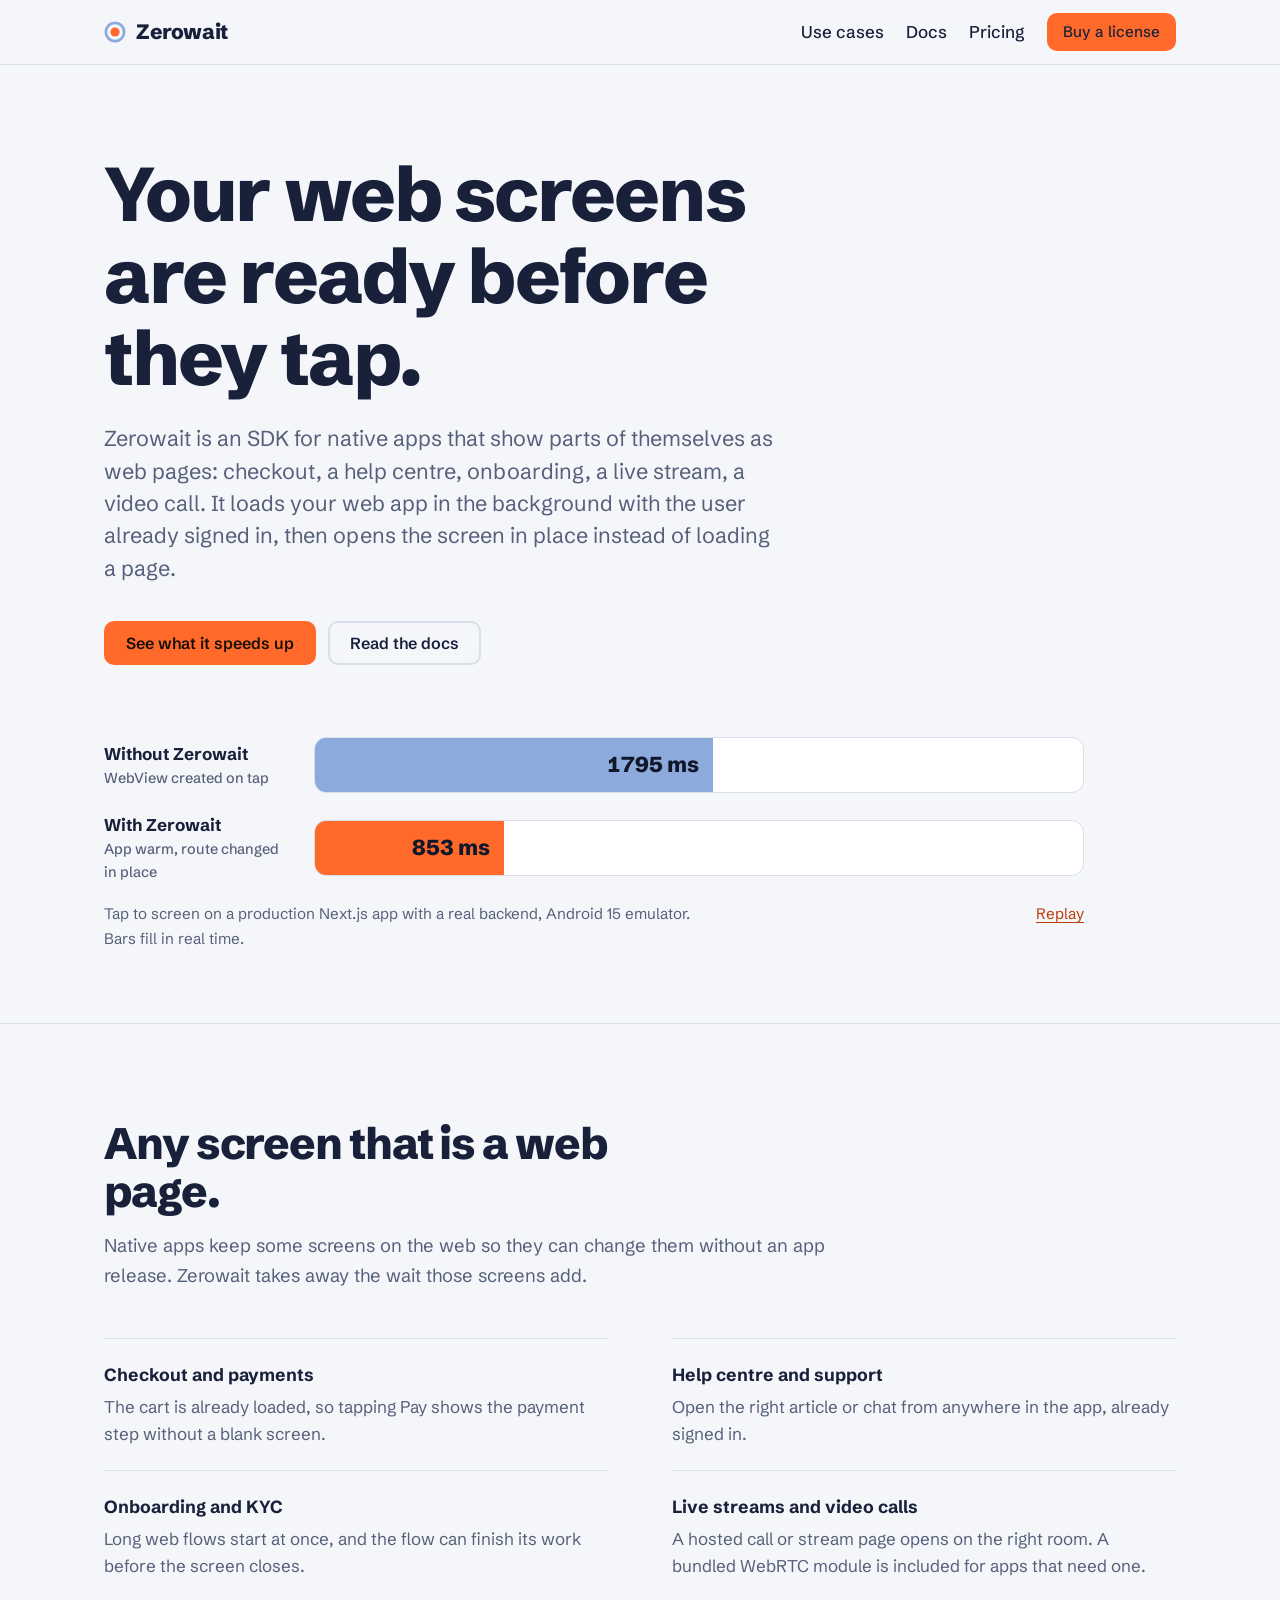
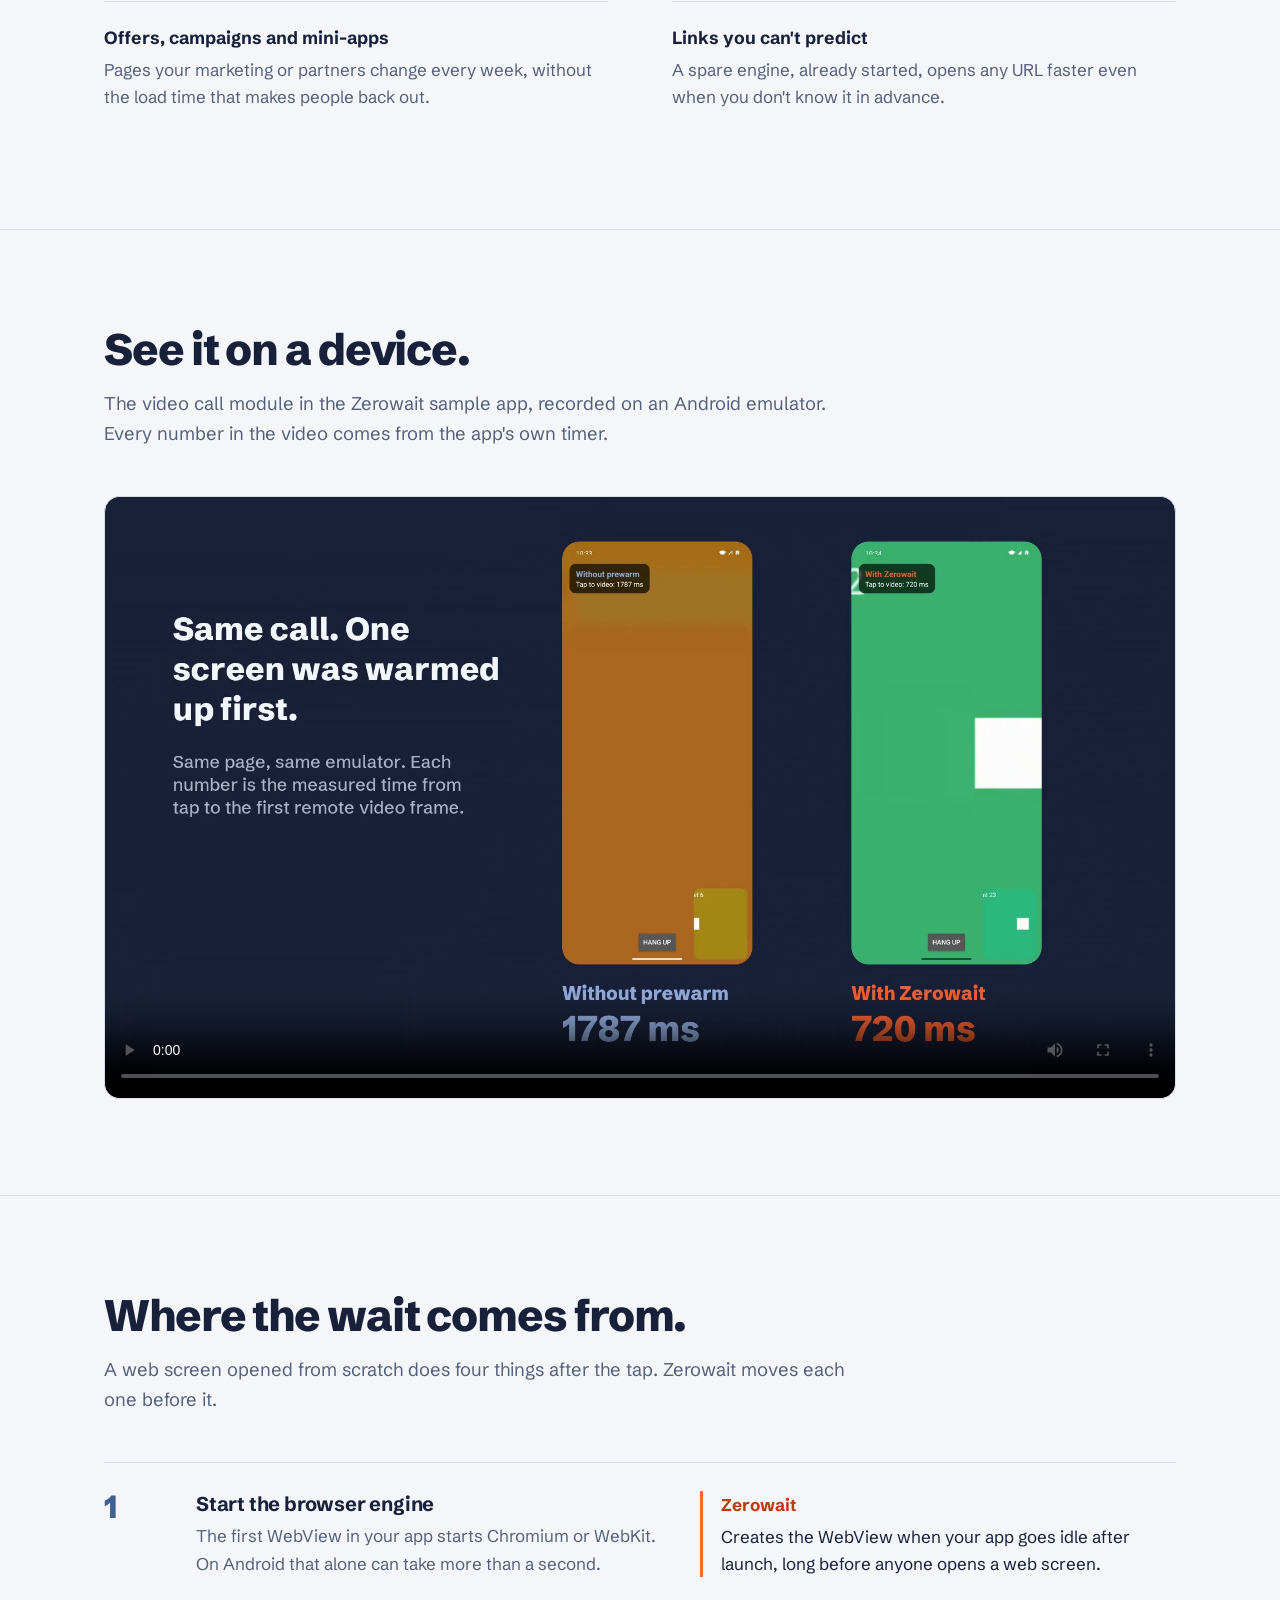
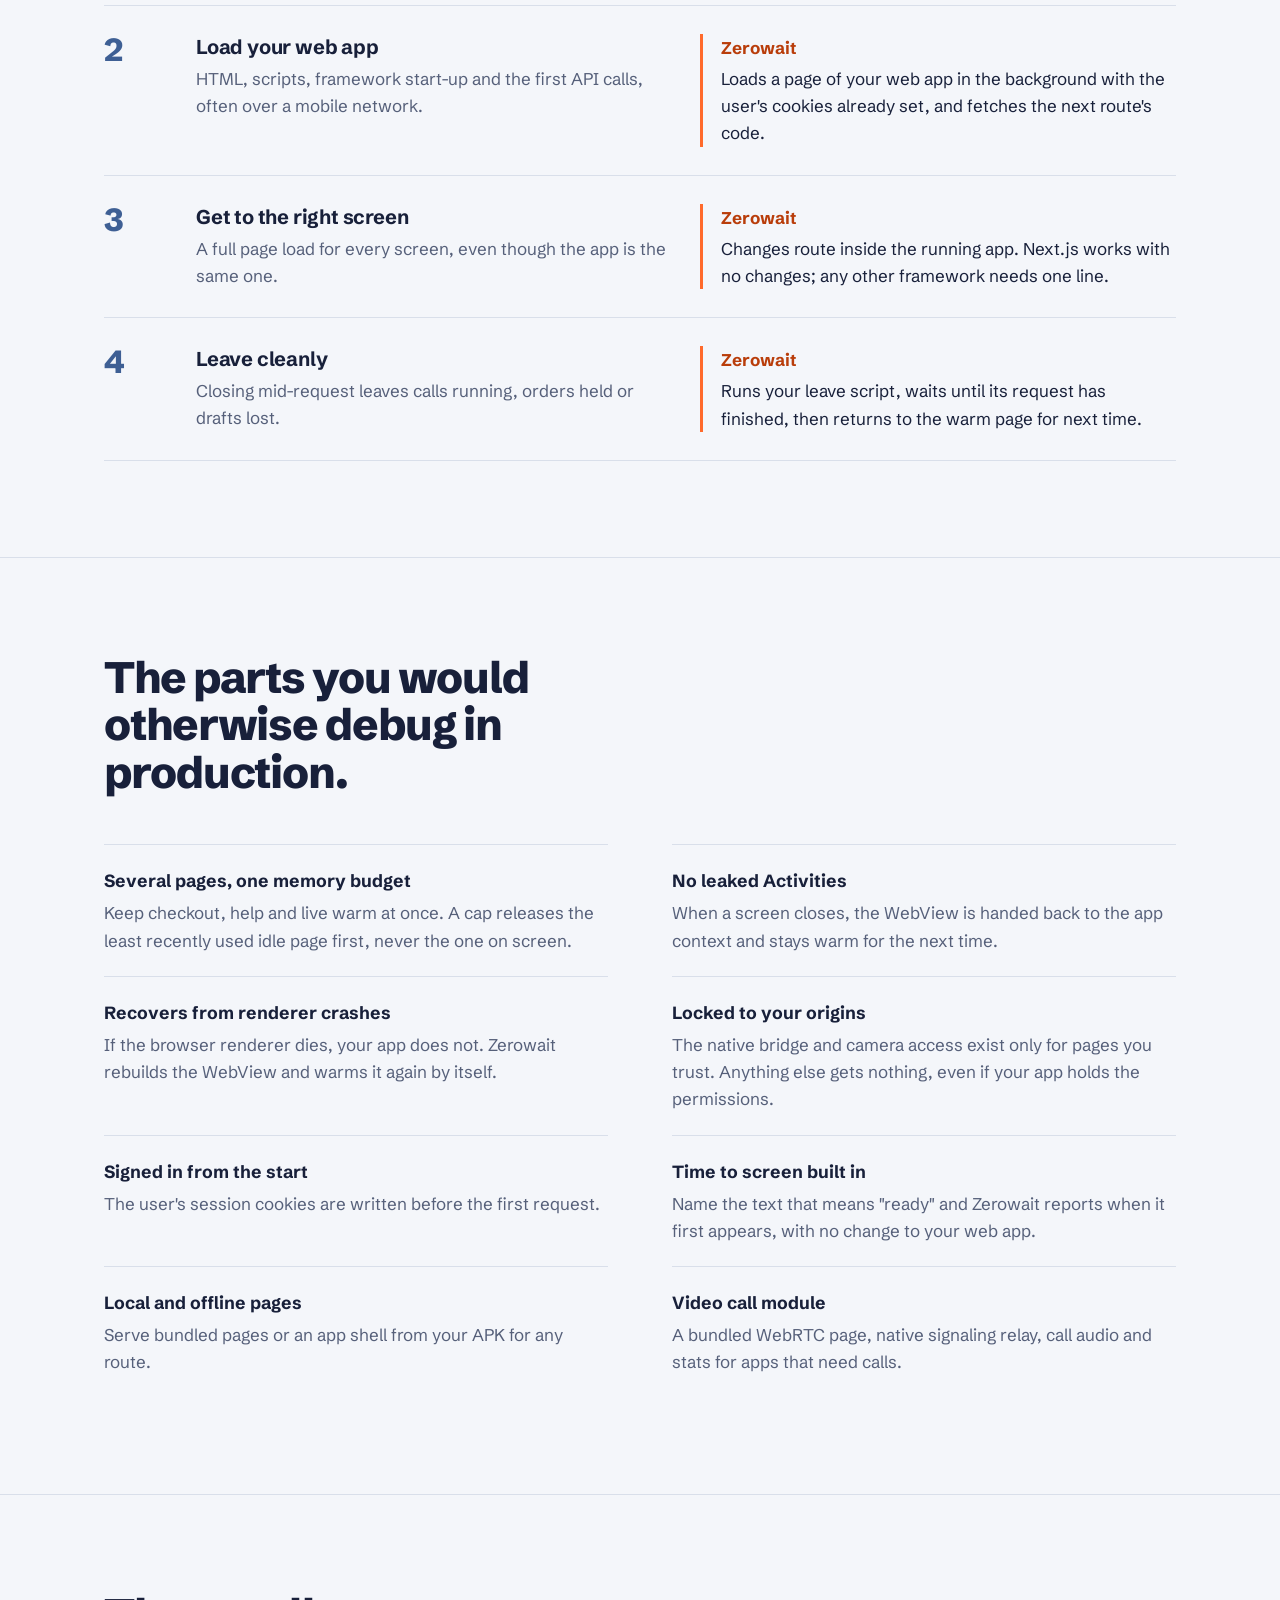
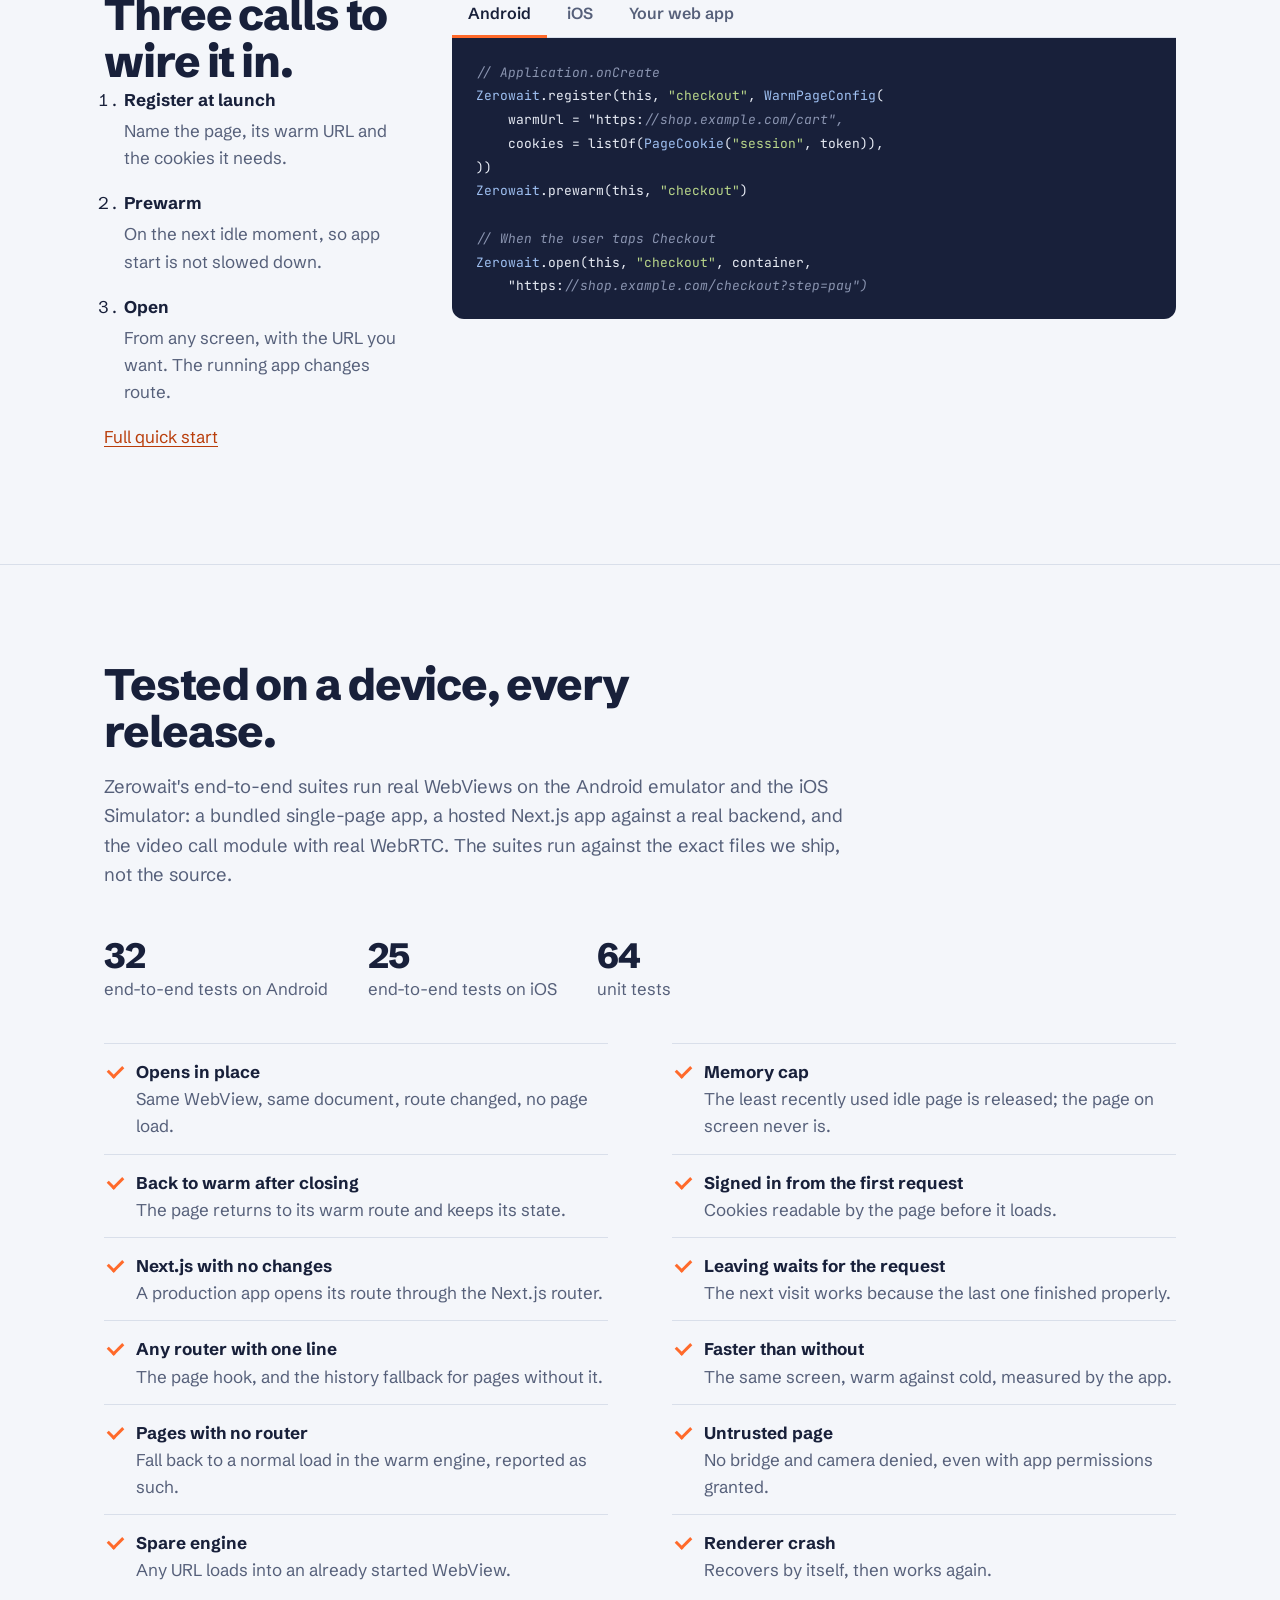
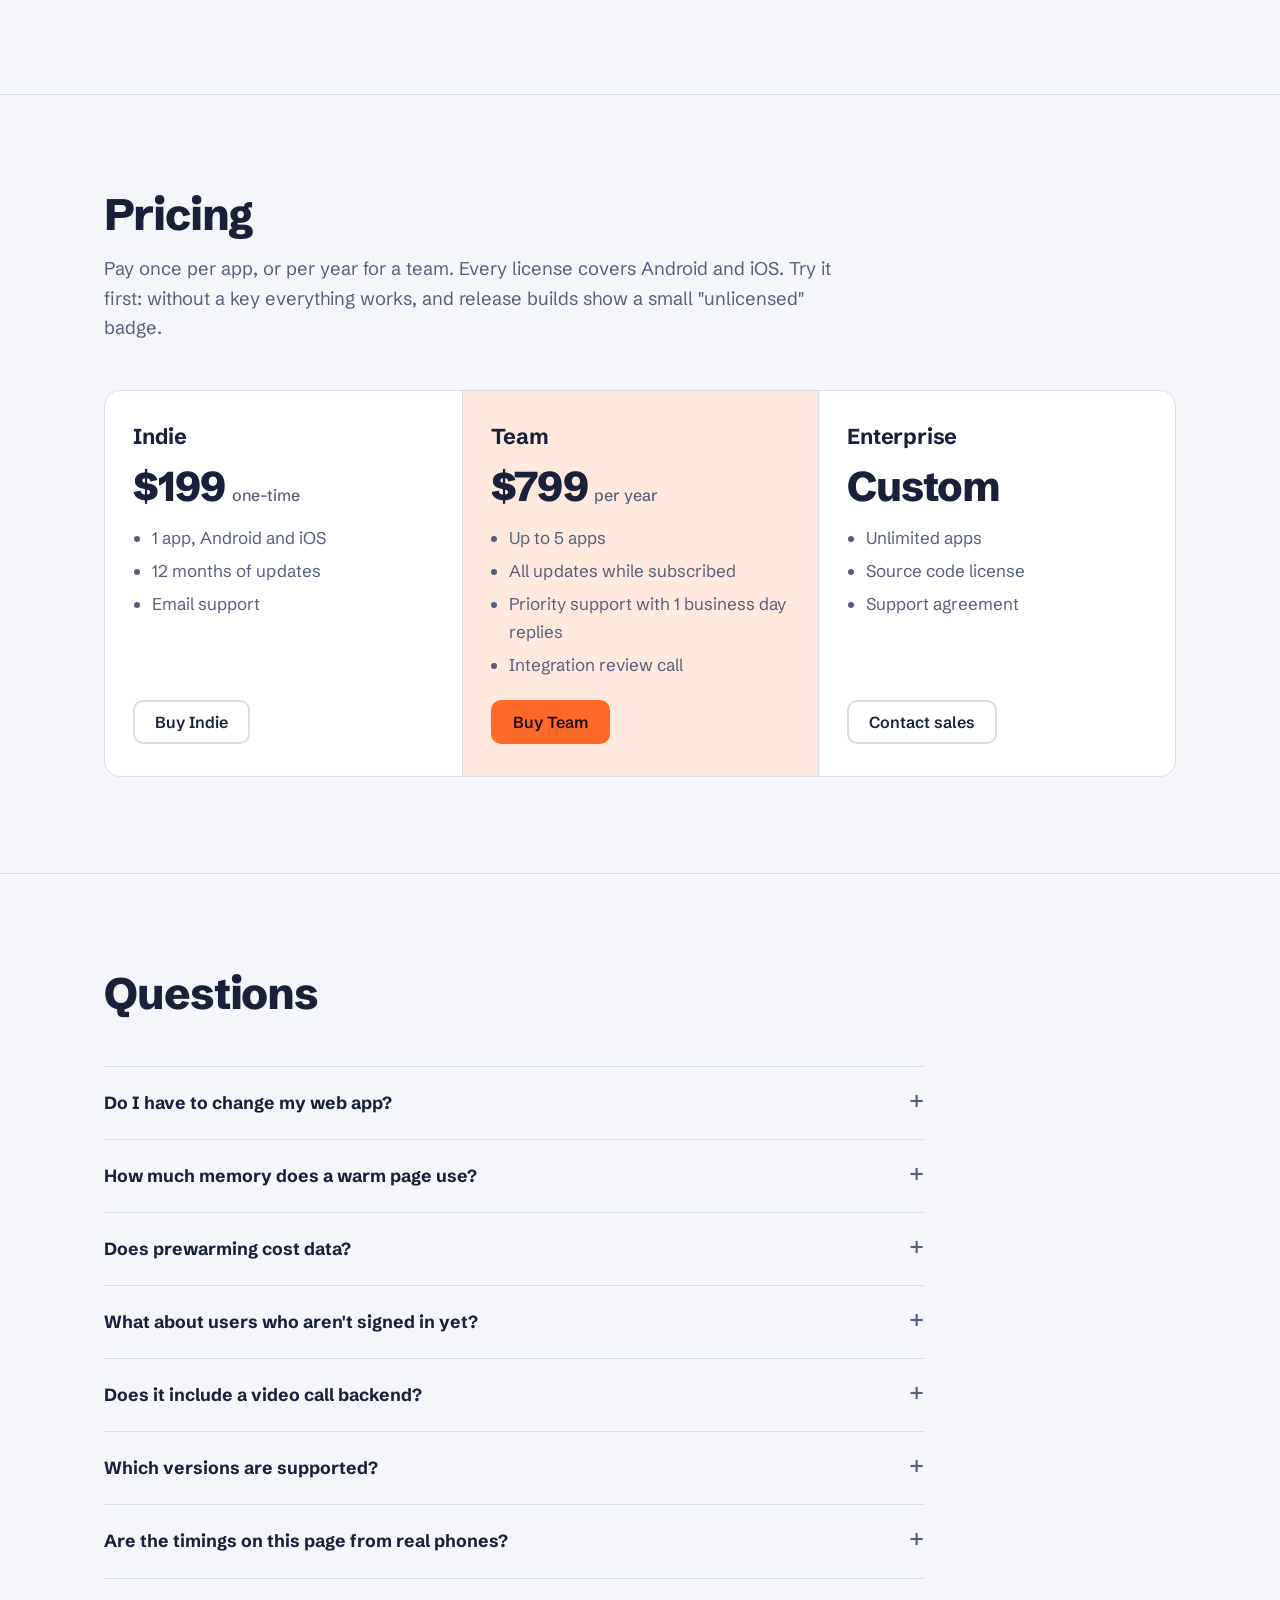
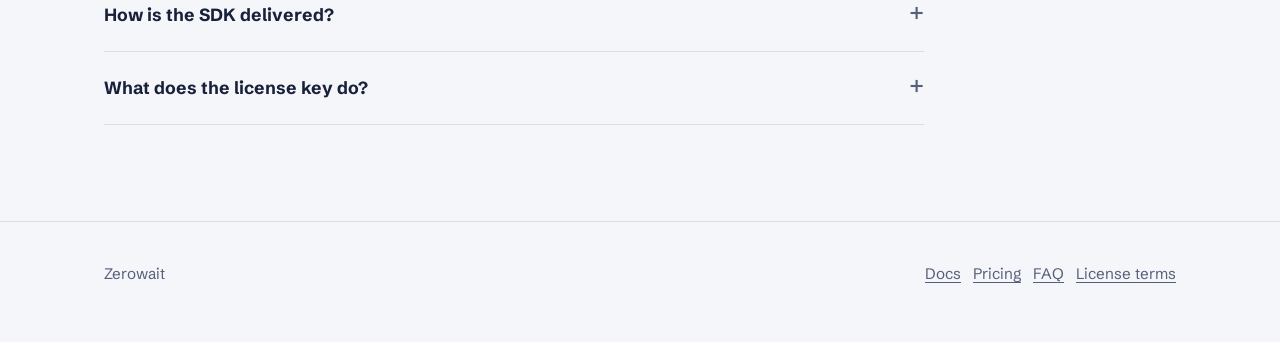
==== index.html @ 1ac99277 "Zerowait 0.3.0" ====
<!doctype html>
<html lang="en">
<head>
<meta charset="utf-8">
<meta name="viewport" content="width=device-width, initial-scale=1">
<title>Zerowait: web screens that open before the tap</title>
<meta name="description" content="Zerowait is an SDK for native apps with web screens: checkout, help, onboarding, live streams, video calls. It loads your web app in the background and opens the screen in place, so it appears in a fraction of the time.">
<meta property="og:title" content="Zerowait: web screens that open before the tap">
<meta property="og:description" content="Keep your app's web screens warm. SDK for Android and iOS.">
<meta property="og:image" content="https://s3roy.github.io/zerowait-sdk/assets/poster.jpg">
<meta name="theme-color" content="#18203a">
<link rel="icon" href="data:image/svg+xml,%3Csvg xmlns='http://www.w3.org/2000/svg' viewBox='0 0 24 24'%3E%3Ccircle cx='12' cy='12' r='10' fill='none' stroke='%238caadc' stroke-width='3'/%3E%3Ccircle cx='12' cy='12' r='5' fill='%23ff6a2b'/%3E%3C/svg%3E">
<link rel="preconnect" href="https://fonts.googleapis.com">
<link rel="preconnect" href="https://fonts.gstatic.com" crossorigin>
<link href="https://fonts.googleapis.com/css2?family=Schibsted+Grotesk:wght@400;500;600;700;800&family=JetBrains+Mono:wght@400;500&display=swap" rel="stylesheet">
<link rel="stylesheet" href="assets/style.css">
</head>
<body>

<header class="nav">
  <div class="wrap">
    <a class="brand" href="./">
      <svg class="brand-mark" viewBox="0 0 24 24" aria-hidden="true"><circle cx="12" cy="12" r="10" fill="none" stroke="#8caadc" stroke-width="3"/><circle cx="12" cy="12" r="5" fill="#ff6a2b"/></svg>
      Zerowait
    </a>
    <nav class="nav-links" aria-label="Main">
      <a class="hide-sm" href="#uses">Use cases</a>
      <a href="docs/">Docs</a>
      <a class="hide-sm" href="#pricing">Pricing</a>
      <a class="btn btn-primary btn-sm" href="#pricing">Buy a license</a>
    </nav>
  </div>
</header>

<main>
  <section class="hero">
    <div class="wrap">
      <h1>Your web screens are ready before they tap.</h1>
      <p class="lede">Zerowait is an SDK for native apps that show parts of themselves as web pages: checkout, a help centre, onboarding, a live stream, a video call. It loads your web app in the background with the user already signed in, then opens the screen in place instead of loading a page.</p>
      <div class="hero-actions">
        <a class="btn btn-primary" href="#uses">See what it speeds up</a>
        <a class="btn btn-quiet" href="docs/">Read the docs</a>
      </div>

      <figure class="race" aria-label="Time from tap to screen on a hosted Next.js app: 3461 milliseconds without Zerowait, 853 milliseconds with Zerowait">
        <div class="race-row race-cold">
          <div class="race-label">Without Zerowait<small>WebView created on tap</small></div>
          <div class="race-track"><div class="race-bar"></div><span class="race-ms outside">0 ms</span></div>
        </div>
        <div class="race-row race-warm">
          <div class="race-label">With Zerowait<small>App warm, route changed in place</small></div>
          <div class="race-track"><div class="race-bar"></div><span class="race-ms outside">0 ms</span></div>
        </div>
        <figcaption class="race-foot">
          <p>Tap to screen on a production Next.js app with a real backend, Android 15 emulator. Bars fill in real time.</p>
          <button class="linkish" type="button" data-replay>Replay</button>
        </figcaption>
      </figure>
    </div>
  </section>

  <section id="uses">
    <div class="wrap">
      <div class="section-intro">
        <h2>Any screen that is a web page.</h2>
        <p>Native apps keep some screens on the web so they can change them without an app release. Zerowait takes away the wait those screens add.</p>
      </div>
      <dl class="features">
        <div><dt>Checkout and payments</dt><dd>The cart is already loaded, so tapping Pay shows the payment step without a blank screen.</dd></div>
        <div><dt>Help centre and support</dt><dd>Open the right article or chat from anywhere in the app, already signed in.</dd></div>
        <div><dt>Onboarding and KYC</dt><dd>Long web flows start at once, and the flow can finish its work before the screen closes.</dd></div>
        <div><dt>Live streams and video calls</dt><dd>A hosted call or stream page opens on the right room. A bundled WebRTC module is included for apps that need one.</dd></div>
        <div><dt>Offers, campaigns and mini-apps</dt><dd>Pages your marketing or partners change every week, without the load time that makes people back out.</dd></div>
        <div><dt>Links you can't predict</dt><dd>A spare engine, already started, opens any URL faster even when you don't know it in advance.</dd></div>
      </dl>
    </div>
  </section>

  <section id="demo">
    <div class="wrap">
      <div class="section-intro">
        <h2>See it on a device.</h2>
        <p>The video call module in the Zerowait sample app, recorded on an Android emulator. Every number in the video comes from the app's own timer.</p>
      </div>
      <div class="demo-video">
        <video controls playsinline preload="metadata" poster="assets/poster.jpg">
          <source src="assets/demo.mp4" type="video/mp4">
        </video>
      </div>
    </div>
  </section>

  <section id="why">
    <div class="wrap">
      <div class="section-intro">
        <h2>Where the wait comes from.</h2>
        <p>A web screen opened from scratch does four things after the tap. Zerowait moves each one before it.</p>
      </div>
      <ol class="stages">
        <li class="stage">
          <div><h3>Start the browser engine</h3><p>The first WebView in your app starts Chromium or WebKit. On Android that alone can take more than a second.</p></div>
          <div class="fix"><strong>Zerowait</strong><p>Creates the WebView when your app goes idle after launch, long before anyone opens a web screen.</p></div>
        </li>
        <li class="stage">
          <div><h3>Load your web app</h3><p>HTML, scripts, framework start-up and the first API calls, often over a mobile network.</p></div>
          <div class="fix"><strong>Zerowait</strong><p>Loads a page of your web app in the background with the user's cookies already set, and fetches the next route's code.</p></div>
        </li>
        <li class="stage">
          <div><h3>Get to the right screen</h3><p>A full page load for every screen, even though the app is the same one.</p></div>
          <div class="fix"><strong>Zerowait</strong><p>Changes route inside the running app. Next.js works with no changes; any other framework needs one line.</p></div>
        </li>
        <li class="stage">
          <div><h3>Leave cleanly</h3><p>Closing mid-request leaves calls running, orders held or drafts lost.</p></div>
          <div class="fix"><strong>Zerowait</strong><p>Runs your leave script, waits until its request has finished, then returns to the warm page for next time.</p></div>
        </li>
      </ol>
    </div>
  </section>

  <section id="features">
    <div class="wrap">
      <div class="section-intro">
        <h2>The parts you would otherwise debug in production.</h2>
      </div>
      <dl class="features">
        <div><dt>Several pages, one memory budget</dt><dd>Keep checkout, help and live warm at once. A cap releases the least recently used idle page first, never the one on screen.</dd></div>
        <div><dt>No leaked Activities</dt><dd>When a screen closes, the WebView is handed back to the app context and stays warm for the next time.</dd></div>
        <div><dt>Recovers from renderer crashes</dt><dd>If the browser renderer dies, your app does not. Zerowait rebuilds the WebView and warms it again by itself.</dd></div>
        <div><dt>Locked to your origins</dt><dd>The native bridge and camera access exist only for pages you trust. Anything else gets nothing, even if your app holds the permissions.</dd></div>
        <div><dt>Signed in from the start</dt><dd>The user's session cookies are written before the first request.</dd></div>
        <div><dt>Time to screen built in</dt><dd>Name the text that means "ready" and Zerowait reports when it first appears, with no change to your web app.</dd></div>
        <div><dt>Local and offline pages</dt><dd>Serve bundled pages or an app shell from your APK for any route.</dd></div>
        <div><dt>Video call module</dt><dd>A bundled WebRTC page, native signaling relay, call audio and stats for apps that need calls.</dd></div>
      </dl>
    </div>
  </section>

  <section id="code">
    <div class="wrap code-steps">
      <div>
        <h2>Three calls to wire it in.</h2>
        <ol>
          <li><strong>Register at launch</strong><p>Name the page, its warm URL and the cookies it needs.</p></li>
          <li><strong>Prewarm</strong><p>On the next idle moment, so app start is not slowed down.</p></li>
          <li><strong>Open</strong><p>From any screen, with the URL you want. The running app changes route.</p></li>
        </ol>
        <p><a href="docs/#quick-start">Full quick start</a></p>
      </div>
      <div data-tabs>
        <div class="tabs" role="tablist" aria-label="Code">
          <button class="tab" role="tab" id="tab-android" aria-controls="code-android" aria-selected="true">Android</button>
          <button class="tab" role="tab" id="tab-ios" aria-controls="code-ios" aria-selected="false">iOS</button>
          <button class="tab" role="tab" id="tab-web" aria-controls="code-web" aria-selected="false">Your web app</button>
        </div>
        <div class="panel" id="code-android" role="tabpanel" aria-labelledby="tab-android">
<pre><code data-lang="kotlin">// Application.onCreate
Zerowait.register(this, "checkout", WarmPageConfig(
    warmUrl = "https://shop.example.com/cart",
    cookies = listOf(PageCookie("session", token)),
))
Zerowait.prewarm(this, "checkout")

// When the user taps Checkout
Zerowait.open(this, "checkout", container,
    "https://shop.example.com/checkout?step=pay")</code></pre>
        </div>
        <div class="panel" id="code-ios" role="tabpanel" aria-labelledby="tab-ios" hidden>
<pre><code data-lang="swift">// AppDelegate, at launch
Zerowait.register("checkout", WarmPageConfig(
    warmURL: "https://shop.example.com/cart",
    cookies: [PageCookie(name: "session", value: token)]
))
Zerowait.prewarm("checkout")

// When the user taps Checkout
Zerowait.open("checkout", in: container,
    url: "https://shop.example.com/checkout?step=pay")</code></pre>
        </div>
        <div class="panel" id="code-web" role="tabpanel" aria-labelledby="tab-web" hidden>
<pre><code data-lang="js">// Next.js: nothing to add.

// React Router, Vue, Angular, anything else: one line
window.__zerowaitNavigate = (path) =&gt; router.push(path)</code></pre>
        </div>
      </div>
    </div>
  </section>

  <section id="tested">
    <div class="wrap">
      <div class="section-intro">
        <h2>Tested on a device, every release.</h2>
        <p>Zerowait's end-to-end suites run real WebViews on the Android emulator and the iOS Simulator: a bundled single-page app, a hosted Next.js app against a real backend, and the video call module with real WebRTC. The suites run against the exact files we ship, not the source.</p>
      </div>
      <div class="stat-line">
        <div><b>32</b>end-to-end tests on Android</div>
        <div><b>25</b>end-to-end tests on iOS</div>
        <div><b>64</b>unit tests</div>
      </div>
      <ul class="tests">
        <li><strong>Opens in place</strong><span>Same WebView, same document, route changed, no page load.</span></li>
        <li><strong>Back to warm after closing</strong><span>The page returns to its warm route and keeps its state.</span></li>
        <li><strong>Next.js with no changes</strong><span>A production app opens its route through the Next.js router.</span></li>
        <li><strong>Any router with one line</strong><span>The page hook, and the history fallback for pages without it.</span></li>
        <li><strong>Pages with no router</strong><span>Fall back to a normal load in the warm engine, reported as such.</span></li>
        <li><strong>Spare engine</strong><span>Any URL loads into an already started WebView.</span></li>
        <li><strong>Memory cap</strong><span>The least recently used idle page is released; the page on screen never is.</span></li>
        <li><strong>Signed in from the first request</strong><span>Cookies readable by the page before it loads.</span></li>
        <li><strong>Leaving waits for the request</strong><span>The next visit works because the last one finished properly.</span></li>
        <li><strong>Faster than without</strong><span>The same screen, warm against cold, measured by the app.</span></li>
        <li><strong>Untrusted page</strong><span>No bridge and camera denied, even with app permissions granted.</span></li>
        <li><strong>Renderer crash</strong><span>Recovers by itself, then works again.</span></li>
      </ul>
    </div>
  </section>

  <section id="pricing">
    <div class="wrap">
      <div class="section-intro">
        <h2>Pricing</h2>
        <p>Pay once per app, or per year for a team. Every license covers Android and iOS. Try it first: without a key everything works, and release builds show a small "unlicensed" badge.</p>
      </div>
      <div class="plans">
        <div class="plan">
          <h3>Indie</h3>
          <div class="price">$199 <small>one-time</small></div>
          <ul>
            <li>1 app, Android and iOS</li>
            <li>12 months of updates</li>
            <li>Email support</li>
          </ul>
          <a class="btn btn-quiet" href="#pricing" data-checkout="indie">Buy Indie</a>
        </div>
        <div class="plan featured">
          <h3>Team</h3>
          <div class="price">$799 <small>per year</small></div>
          <ul>
            <li>Up to 5 apps</li>
            <li>All updates while subscribed</li>
            <li>Priority support with 1 business day replies</li>
            <li>Integration review call</li>
          </ul>
          <a class="btn btn-primary" href="#pricing" data-checkout="team">Buy Team</a>
        </div>
        <div class="plan">
          <h3>Enterprise</h3>
          <div class="price">Custom</div>
          <ul>
            <li>Unlimited apps</li>
            <li>Source code license</li>
            <li>Support agreement</li>
          </ul>
          <a class="btn btn-quiet" href="#pricing" data-checkout="enterprise">Contact sales</a>
        </div>
      </div>
    </div>
  </section>

  <section id="faq">
    <div class="wrap">
      <div class="section-intro"><h2>Questions</h2></div>
      <div class="faq">
        <details><summary>Do I have to change my web app?</summary><p>Not for Next.js. For other frameworks, add one line so Zerowait can change route: <code>window.__zerowaitNavigate = (path) =&gt; router.push(path)</code>. Without it, screens still open faster because the browser engine is started and your app's files are cached, but each one loads as a page.</p></details>
        <details><summary>How much memory does a warm page use?</summary><p>About as much as the same page open in a browser tab. Warm only the screens people are likely to open next, and set a cap: Zerowait releases the least recently used idle page first, and you can release idle pages when Android reports low memory.</p></details>
        <details><summary>Does prewarming cost data?</summary><p>A hosted page downloads its files once in the background, as it would on first open. Bundled pages use no network. Nothing else runs until the user opens the screen.</p></details>
        <details><summary>What about users who aren't signed in yet?</summary><p>Register the page after login, or call <code>setCookies</code> with the new session and prewarm then.</p></details>
        <details><summary>Does it include a video call backend?</summary><p>No. The video call module relays signaling through a channel you provide, so it works with whatever you already run.</p></details>
        <details><summary>Which versions are supported?</summary><p>Android 8.0 (API 26) and later with an up-to-date system WebView. iOS 15 and later.</p></details>
        <details><summary>Are the timings on this page from real phones?</summary><p>They come from an Android 15 emulator, which is slower than most current phones. Absolute numbers on your devices will differ. The gap between cold and warm is what Zerowait removes.</p></details>
        <details><summary>How is the SDK delivered?</summary><p>Add it from our Maven repository (Android) or with Swift Package Manager (iOS); see the <a href="docs/#install">install guide</a>. After purchase you get a license key for your app ids, one line of code. The SDK is compiled, not source; the Enterprise plan includes source.</p></details>
        <details><summary>What does the license key do?</summary><p>It is checked inside the app, offline, against your app id. Nothing is sent anywhere and nothing is ever blocked: without a valid key, release builds show a small "Zerowait · unlicensed" label on Zerowait screens. A key keeps working forever in versions you have shipped; your plan decides which SDK updates it covers. See the <a href="terms/">license terms</a>.</p></details>
      </div>
    </div>
  </section>
</main>

<footer>
  <div class="wrap">
    <span>Zerowait</span>
    <span><a href="docs/">Docs</a> &nbsp; <a href="#pricing">Pricing</a> &nbsp; <a href="#faq">FAQ</a> &nbsp; <a href="terms/">License terms</a></span>
  </div>
</footer>

<script src="assets/site.js" defer></script>
</body>
</html>
---- assets/style.css ----
:root {
  --ink: #18203a;
  --paper: #f4f6fa;
  --surface: #ffffff;
  --text: #18203a;
  --muted: #56607a;
  --line: #d9dfea;
  --ember: #ff6a2b;
  --ember-text: #b93d0a;
  --ember-wash: #ffe9df;
  --frost: #8caadc;
  --frost-text: #3e5f94;
  --frost-wash: #e4ecf8;
  --code-bg: #18203a;
  --code-text: #e8ecf5;
  --measure: 68ch;
  --wide: 1120px;
  --font: "Schibsted Grotesk", system-ui, sans-serif;
  --mono: "JetBrains Mono", ui-monospace, monospace;
  color-scheme: light;
}

@media (prefers-color-scheme: dark) {
  :root:not([data-theme="light"]) {
    --paper: #121829;
    --surface: #18203a;
    --text: #eef1f7;
    --muted: #a3acc2;
    --line: #2c3654;
    --ember-text: #ff8a57;
    --ember-wash: #3a2421;
    --frost-text: #a9c1e8;
    --frost-wash: #1f2b47;
    --code-bg: #0d1220;
    color-scheme: dark;
  }
}
:root[data-theme="dark"] {
  --paper: #121829;
  --surface: #18203a;
  --text: #eef1f7;
  --muted: #a3acc2;
  --line: #2c3654;
  --ember-text: #ff8a57;
  --ember-wash: #3a2421;
  --frost-text: #a9c1e8;
  --frost-wash: #1f2b47;
  --code-bg: #0d1220;
  color-scheme: dark;
}

* { box-sizing: border-box; }
html { -webkit-text-size-adjust: 100%; scroll-behavior: smooth; }
@media (prefers-reduced-motion: reduce) { html { scroll-behavior: auto; } }
body {
  margin: 0;
  background: var(--paper);
  color: var(--text);
  font: 400 1.0625rem/1.6 var(--font);
  font-feature-settings: "ss01";
}
img, video { max-width: 100%; display: block; }
a { color: var(--ember-text); text-underline-offset: 0.18em; }
a:hover { text-decoration-thickness: 2px; }
:focus-visible { outline: 3px solid var(--ember); outline-offset: 3px; border-radius: 4px; }
::selection { background: var(--ember-wash); }

.wrap { max-width: var(--wide); margin: 0 auto; padding: 0 24px; }
@media (max-width: 600px) { .wrap { padding: 0 16px; } }

/* ---------- nav ---------- */
.nav { border-bottom: 1px solid var(--line); background: var(--paper); position: sticky; top: 0; z-index: 10; }
.nav .wrap { display: flex; align-items: center; gap: 28px; height: 64px; }
.brand { font-weight: 800; font-size: 1.3rem; letter-spacing: -0.02em; color: var(--text); text-decoration: none; display: flex; align-items: center; gap: 10px; }
.brand-mark { width: 22px; height: 22px; flex: none; }
.nav-links { display: flex; gap: 22px; margin-left: auto; align-items: center; }
.nav-links a { color: var(--text); text-decoration: none; font-weight: 500; }
.nav-links a:hover { color: var(--ember-text); }
.nav-links a[aria-current="page"] { color: var(--ember-text); }
@media (max-width: 640px) { .nav-links .hide-sm { display: none; } .nav .wrap { gap: 12px; } }

.btn {
  display: inline-flex; align-items: center; justify-content: center; gap: 8px;
  padding: 12px 20px; border-radius: 10px; font: 600 1rem/1 var(--font);
  text-decoration: none; border: 2px solid transparent; cursor: pointer;
}
.btn-primary { background: var(--ember); color: #1a0d05; }
.btn-primary:hover { background: #ff7d45; text-decoration: none; }
.btn-quiet { border-color: var(--line); color: var(--text); background: transparent; }
.btn-quiet:hover { border-color: var(--text); }
.btn-sm { padding: 9px 14px; font-size: 0.95rem; }

/* ---------- type ---------- */
h1, h2, h3 { letter-spacing: -0.025em; line-height: 1.08; margin: 0; }
h1 { font-weight: 800; font-size: clamp(2.6rem, 6.2vw, 4.75rem); max-width: 15ch; }
h2 { font-weight: 800; font-size: clamp(1.9rem, 3.6vw, 2.75rem); max-width: 22ch; }
h3 { font-weight: 700; font-size: 1.25rem; letter-spacing: -0.01em; line-height: 1.25; }
.lede { font-size: clamp(1.15rem, 1.8vw, 1.35rem); color: var(--muted); max-width: 52ch; margin: 24px 0 0; line-height: 1.5; }
p { max-width: var(--measure); }
.muted { color: var(--muted); }

section { padding: 96px 0; }
section + section { border-top: 1px solid var(--line); }
@media (max-width: 600px) { section { padding: 64px 0; } }
.section-intro { margin-bottom: 48px; }
.section-intro p { color: var(--muted); font-size: 1.15rem; margin: 16px 0 0; }

/* ---------- hero ---------- */
.hero { padding: 88px 0 72px; }
.hero-actions { display: flex; gap: 12px; flex-wrap: wrap; margin-top: 36px; }
.race { margin: 72px 0 0; max-width: 980px; }
.race-row { display: grid; grid-template-columns: 190px 1fr; gap: 20px; align-items: center; margin-bottom: 18px; }
.race-label { font-weight: 700; }
.race-label small { display: block; font-weight: 500; color: var(--muted); font-size: 0.9rem; }
.race-track { position: relative; height: 56px; border-radius: 12px; background: var(--surface); border: 1px solid var(--line); overflow: hidden; }
.race-bar { position: absolute; inset: 0 auto 0 0; width: 0; }
.race-cold .race-bar { background: var(--frost); }
.race-warm .race-bar { background: var(--ember); }
.race-ms { position: absolute; top: 50%; transform: translateY(-50%); font-weight: 800; font-size: 1.35rem; font-variant-numeric: tabular-nums; color: #11172a; white-space: nowrap; }
.race-ms.outside { color: var(--text); }
.race-foot { display: flex; gap: 16px; align-items: baseline; justify-content: space-between; flex-wrap: wrap; margin-top: 14px; color: var(--muted); font-size: 0.95rem; }
.race-foot p { margin: 0; }
.linkish { background: none; border: 0; padding: 0; font: inherit; color: var(--ember-text); text-decoration: underline; text-underline-offset: 0.18em; cursor: pointer; }
@media (max-width: 640px) {
  .race-row { grid-template-columns: 1fr; gap: 8px; margin-bottom: 22px; }
}

/* ---------- demo ---------- */
.demo-video { border-radius: 16px; overflow: hidden; border: 1px solid var(--line); background: var(--ink); aspect-ratio: 16 / 9; }
.demo-video video { width: 100%; height: 100%; }

/* ---------- stages (a real sequence) ---------- */
.stages { list-style: none; padding: 0; margin: 0; counter-reset: stage; display: grid; gap: 0; }
.stage { display: grid; grid-template-columns: 64px 1fr 1fr; gap: 28px; padding: 28px 0; border-top: 1px solid var(--line); counter-increment: stage; }
.stage:last-child { border-bottom: 1px solid var(--line); }
.stage::before { content: counter(stage); font-weight: 800; font-size: 2rem; line-height: 1; color: var(--frost-text); }
.stage h3 { margin-bottom: 6px; }
.stage p { margin: 0; color: var(--muted); }
.stage .fix { border-left: 3px solid var(--ember); padding-left: 18px; }
.stage .fix p { color: var(--text); }
.stage .fix strong { color: var(--ember-text); display: block; margin-bottom: 4px; }
@media (max-width: 760px) {
  .stage { grid-template-columns: 40px 1fr; }
  .stage .fix { grid-column: 2; }
}

/* ---------- features: definition list, two columns ---------- */
.features { display: grid; grid-template-columns: 1fr 1fr; column-gap: 64px; margin: 0; }
.features div { padding: 22px 0; border-top: 1px solid var(--line); }
.features dt { font-weight: 700; font-size: 1.1rem; margin-bottom: 4px; }
.features dd { margin: 0; color: var(--muted); }
@media (max-width: 760px) { .features { grid-template-columns: 1fr; } }

/* ---------- code ---------- */
.tabs { display: flex; gap: 4px; border-bottom: 1px solid var(--line); margin-bottom: 0; }
.tab { background: none; border: 0; font: 600 1rem var(--font); color: var(--muted); padding: 12px 16px; cursor: pointer; border-bottom: 3px solid transparent; margin-bottom: -1px; }
.tab[aria-selected="true"] { color: var(--text); border-bottom-color: var(--ember); }
pre {
  margin: 0; padding: 22px 24px; background: var(--code-bg); color: var(--code-text);
  font: 400 0.9rem/1.65 var(--mono); overflow-x: auto; border-radius: 12px;
}
.tabs + .panel pre, .tabs + pre { border-top-left-radius: 0; border-top-right-radius: 0; }
code { font-family: var(--mono); font-size: 0.9em; }
:not(pre) > code { background: var(--frost-wash); padding: 0.1em 0.35em; border-radius: 5px; overflow-wrap: anywhere; }
.c-k { color: #ff9b6a; }
.c-s { color: #b9d68a; }
.c-c { color: #8a94b0; font-style: italic; }
.c-t { color: #9fc0f2; }
.code-steps { display: grid; grid-template-columns: 300px 1fr; gap: 48px; align-items: start; }
.code-steps ol { margin: 0; padding-left: 1.2em; }
.code-steps li { margin-bottom: 18px; }
.code-steps li p { margin: 4px 0 0; color: var(--muted); }
.code-steps > * { min-width: 0; }
@media (max-width: 860px) { .code-steps { grid-template-columns: minmax(0, 1fr); gap: 28px; } }

/* ---------- tests ---------- */
.tests { columns: 2; column-gap: 64px; padding: 0; margin: 0; list-style: none; }
.tests li { break-inside: avoid; padding: 14px 0 14px 32px; border-top: 1px solid var(--line); position: relative; }
.tests li::before { content: ""; position: absolute; left: 4px; top: 21px; width: 12px; height: 7px; border-left: 3px solid var(--ember); border-bottom: 3px solid var(--ember); transform: rotate(-45deg); }
.tests strong { display: block; }
.tests span { color: var(--muted); }
@media (max-width: 760px) { .tests { columns: 1; } }
.stat-line { display: flex; gap: 40px; flex-wrap: wrap; margin: 0 0 40px; }
.stat-line div { font-size: 1.05rem; color: var(--muted); }
.stat-line b { display: block; font-size: 2.2rem; color: var(--text); font-weight: 800; letter-spacing: -0.02em; line-height: 1.1; }

/* ---------- pricing ---------- */
.plans { display: grid; grid-template-columns: repeat(3, 1fr); border: 1px solid var(--line); border-radius: 16px; overflow: hidden; background: var(--surface); }
.plan { padding: 32px 28px; display: flex; flex-direction: column; gap: 16px; }
.plan + .plan { border-left: 1px solid var(--line); }
.plan.featured { background: var(--ember-wash); }
.plan h3 { font-size: 1.35rem; }
.price { font-size: 2.6rem; font-weight: 800; letter-spacing: -0.03em; line-height: 1; }
.price small { font-size: 1rem; font-weight: 500; color: var(--muted); letter-spacing: 0; }
.plan ul { margin: 0; padding-left: 1.1em; color: var(--muted); flex: 1; }
.plan li { margin-bottom: 6px; }
.plan .btn { align-self: flex-start; }
@media (max-width: 860px) {
  .plans { grid-template-columns: 1fr; }
  .plan + .plan { border-left: 0; border-top: 1px solid var(--line); }
}

/* ---------- faq ---------- */
.faq { max-width: 820px; }
.faq details { border-top: 1px solid var(--line); padding: 4px 0; }
.faq details:last-child { border-bottom: 1px solid var(--line); }
.faq summary { cursor: pointer; padding: 18px 0; font-weight: 700; font-size: 1.1rem; list-style: none; display: flex; justify-content: space-between; gap: 16px; }
.faq summary::-webkit-details-marker { display: none; }
.faq summary::after { content: "+"; font-weight: 500; font-size: 1.5rem; line-height: 1; color: var(--muted); }
.faq details[open] summary::after { content: "–"; }
.faq details p { margin: 0 0 20px; color: var(--muted); }

/* ---------- footer ---------- */
footer { border-top: 1px solid var(--line); padding: 40px 0 56px; color: var(--muted); font-size: 0.95rem; }
footer .wrap { display: flex; gap: 24px; flex-wrap: wrap; justify-content: space-between; }
footer a { color: var(--muted); }

/* ---------- docs ---------- */
.docs { display: grid; grid-template-columns: 240px minmax(0, 1fr); gap: 56px; padding-top: 40px; padding-bottom: 96px; }
.docs-nav { position: sticky; top: 88px; align-self: start; max-height: calc(100vh - 110px); overflow-y: auto; font-size: 0.97rem; }
.docs-nav p { margin: 20px 0 6px; font-weight: 700; }
.docs-nav p:first-child { margin-top: 0; }
.docs-nav ul { list-style: none; margin: 0; padding: 0; }
.docs-nav a { display: block; padding: 5px 0 5px 12px; color: var(--muted); text-decoration: none; border-left: 2px solid var(--line); }
.docs-nav a:hover { color: var(--text); }
.docs-nav a.active { color: var(--ember-text); border-left-color: var(--ember); }
.docs-body { max-width: 780px; }
.docs-body h1 { font-size: clamp(2.2rem, 4vw, 3rem); max-width: none; }
.docs-body h2 { font-size: 1.8rem; margin: 64px 0 16px; padding-top: 8px; max-width: none; scroll-margin-top: 84px; }
.docs-body h3 { margin: 36px 0 10px; scroll-margin-top: 84px; }
.docs-body pre { margin: 18px 0 24px; }
.docs-body ul, .docs-body ol { max-width: var(--measure); padding-left: 1.3em; }
.docs-body li { margin-bottom: 6px; }
.docs-body table { width: 100%; border-collapse: collapse; margin: 16px 0 28px; font-size: 0.95rem; display: block; overflow-x: auto; }
.docs-body th, .docs-body td { text-align: left; padding: 10px 14px 10px 0; border-bottom: 1px solid var(--line); vertical-align: top; }
.docs-body th { font-weight: 700; }
.docs-body td code { white-space: nowrap; }
.note { border-left: 3px solid var(--frost); background: var(--frost-wash); padding: 14px 18px; border-radius: 0 10px 10px 0; margin: 20px 0; max-width: var(--measure); }
.note.warn { border-left-color: var(--ember); background: var(--ember-wash); }
.note p { margin: 0; }
.state-flow { font: 500 0.95rem/1.6 var(--mono); background: var(--surface); border: 1px solid var(--line); border-radius: 12px; padding: 18px 22px; color: var(--text); overflow-x: auto; white-space: pre; }
.docs-toggle { display: none; }
@media (max-width: 900px) {
  .docs { grid-template-columns: minmax(0, 1fr); gap: 0; padding-top: 20px; }
  .docs-toggle { display: inline-flex; margin-bottom: 12px; }
  .docs-nav { position: static; max-height: none; display: none; margin-bottom: 24px; padding: 16px; border: 1px solid var(--line); border-radius: 12px; background: var(--surface); }
  .docs-nav.open { display: block; }
}
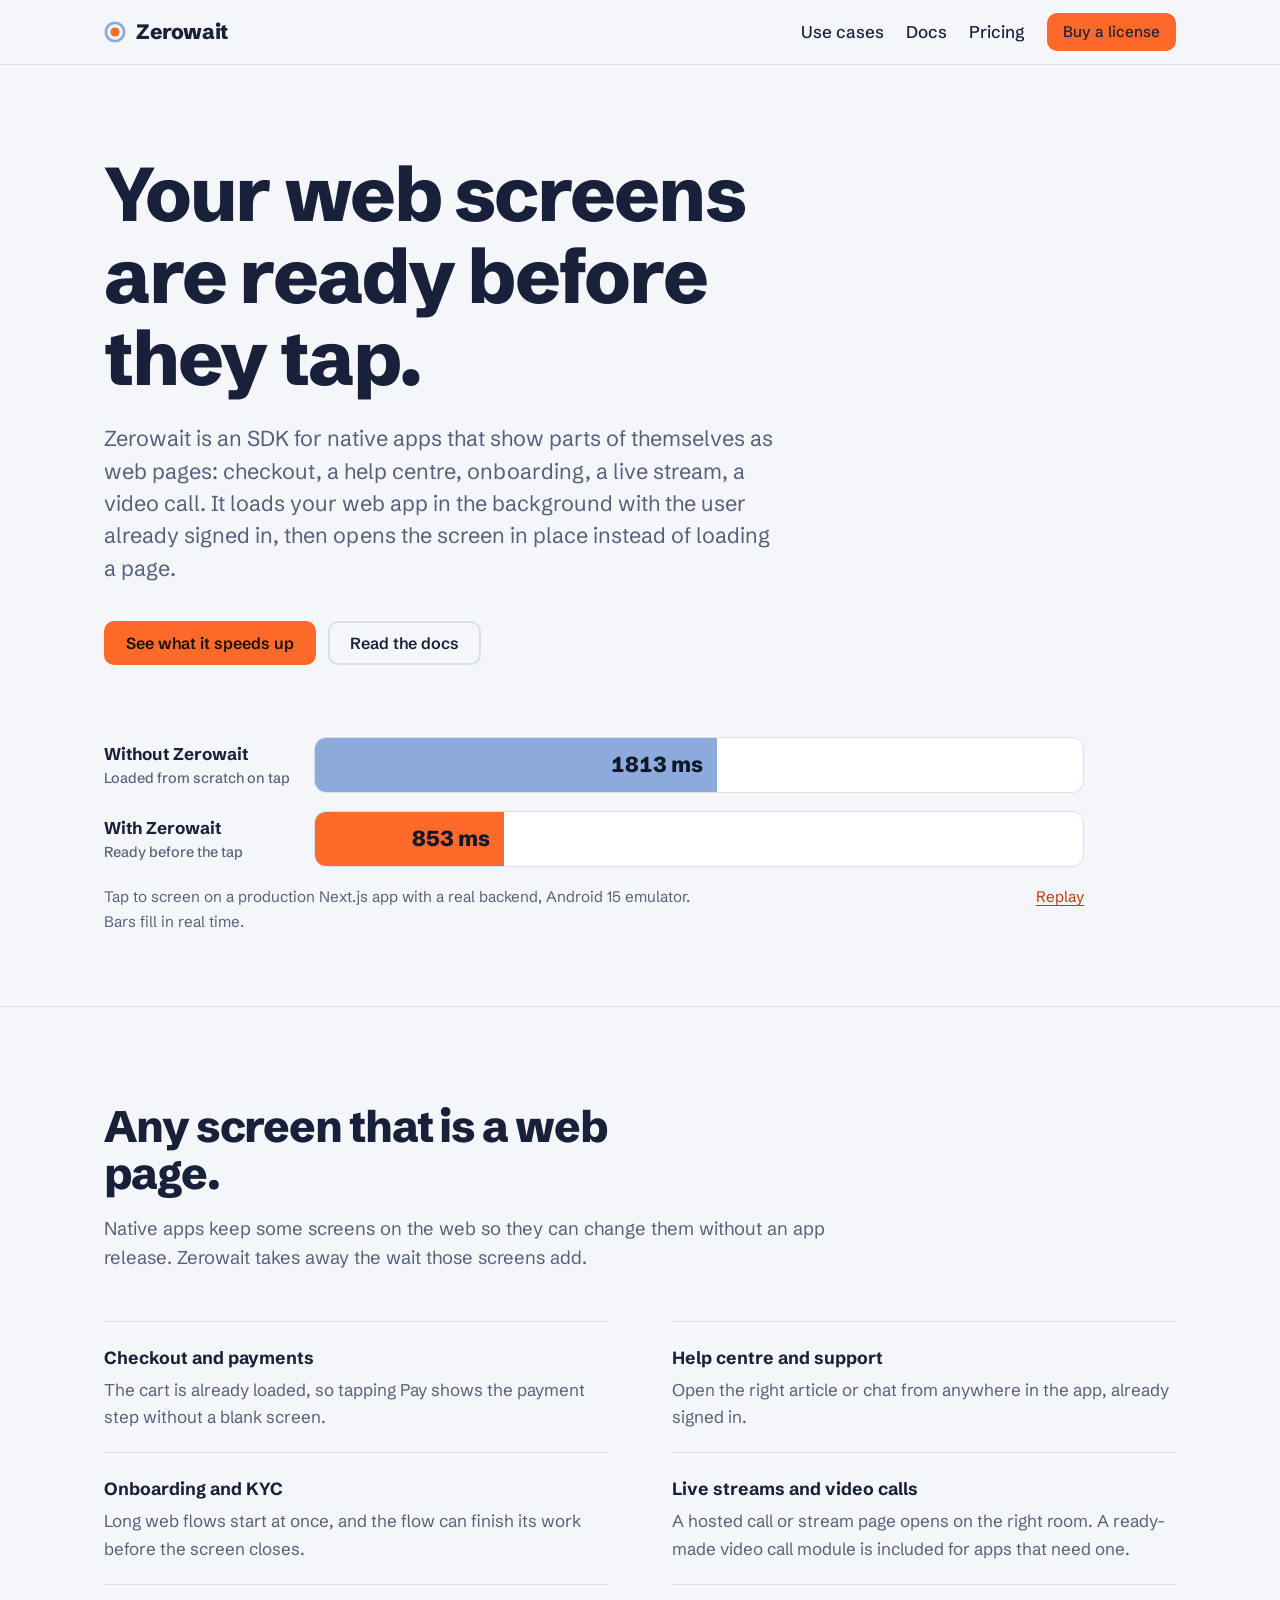
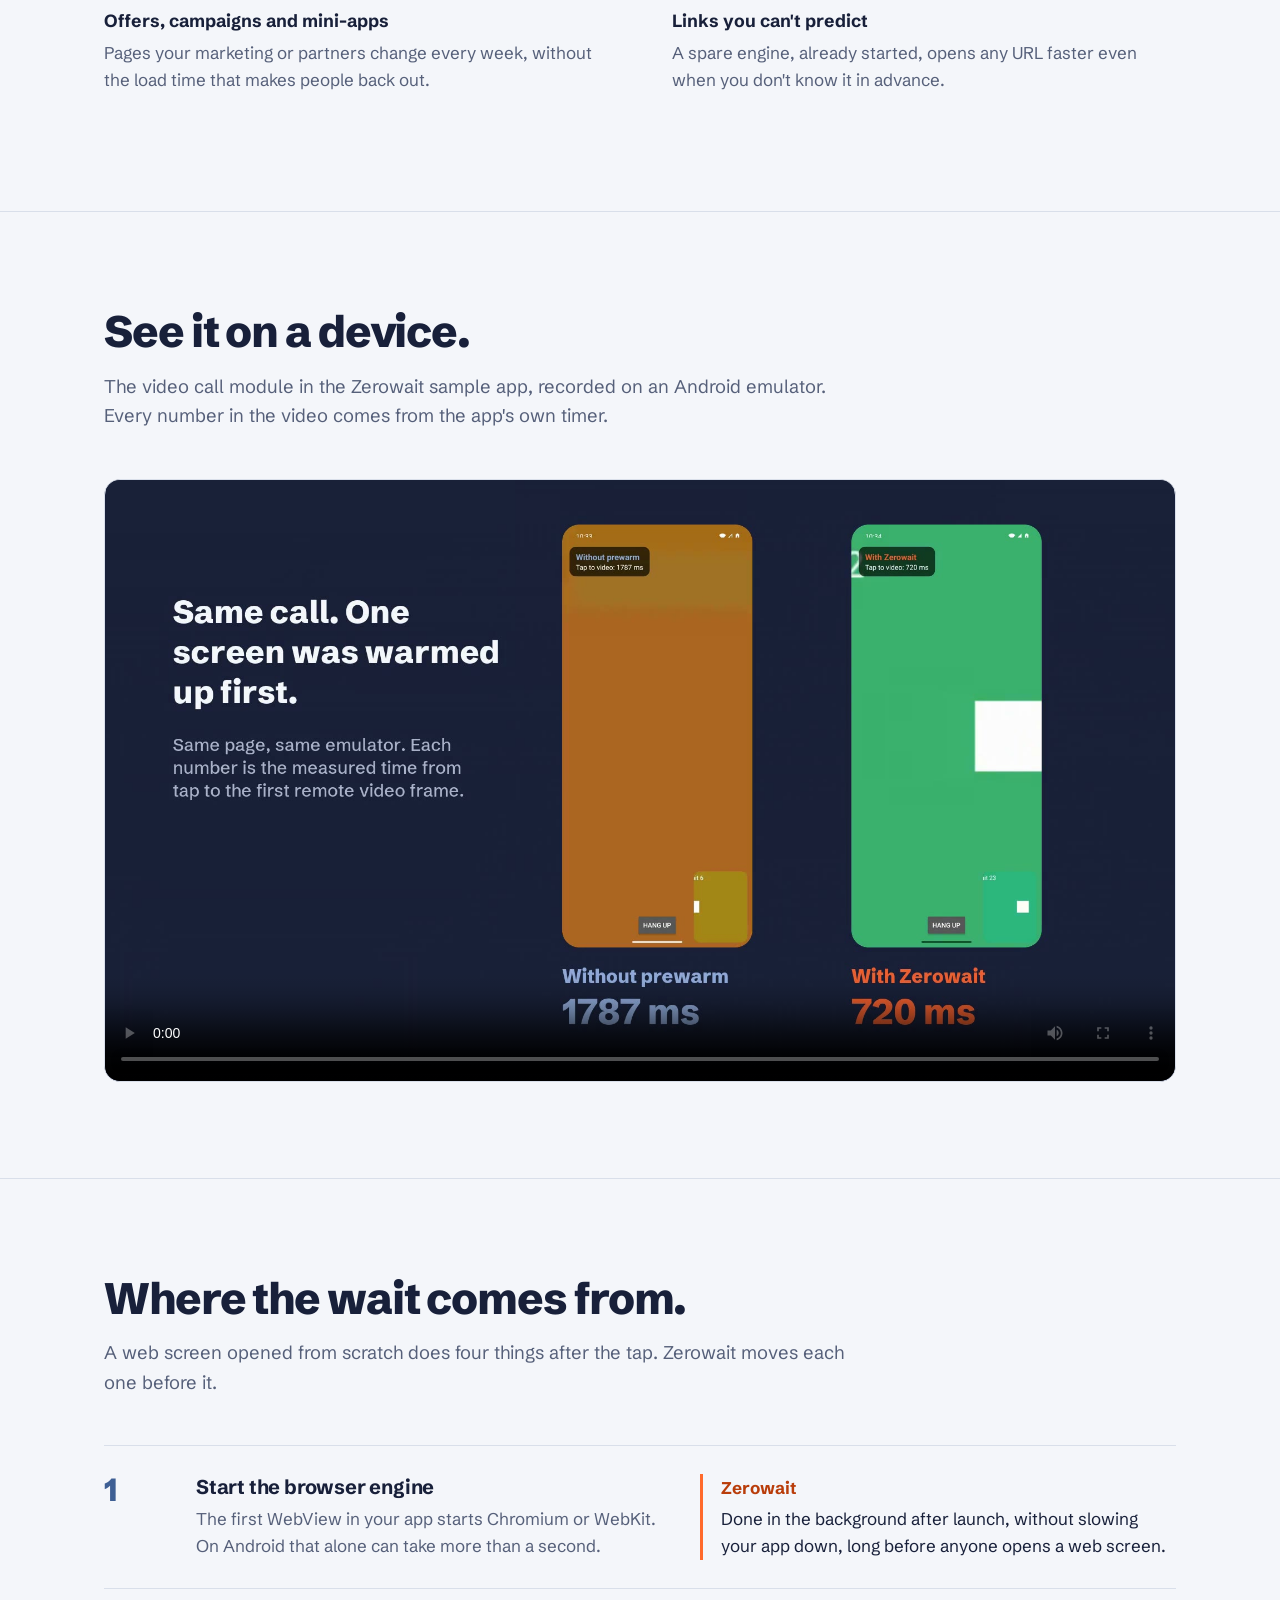
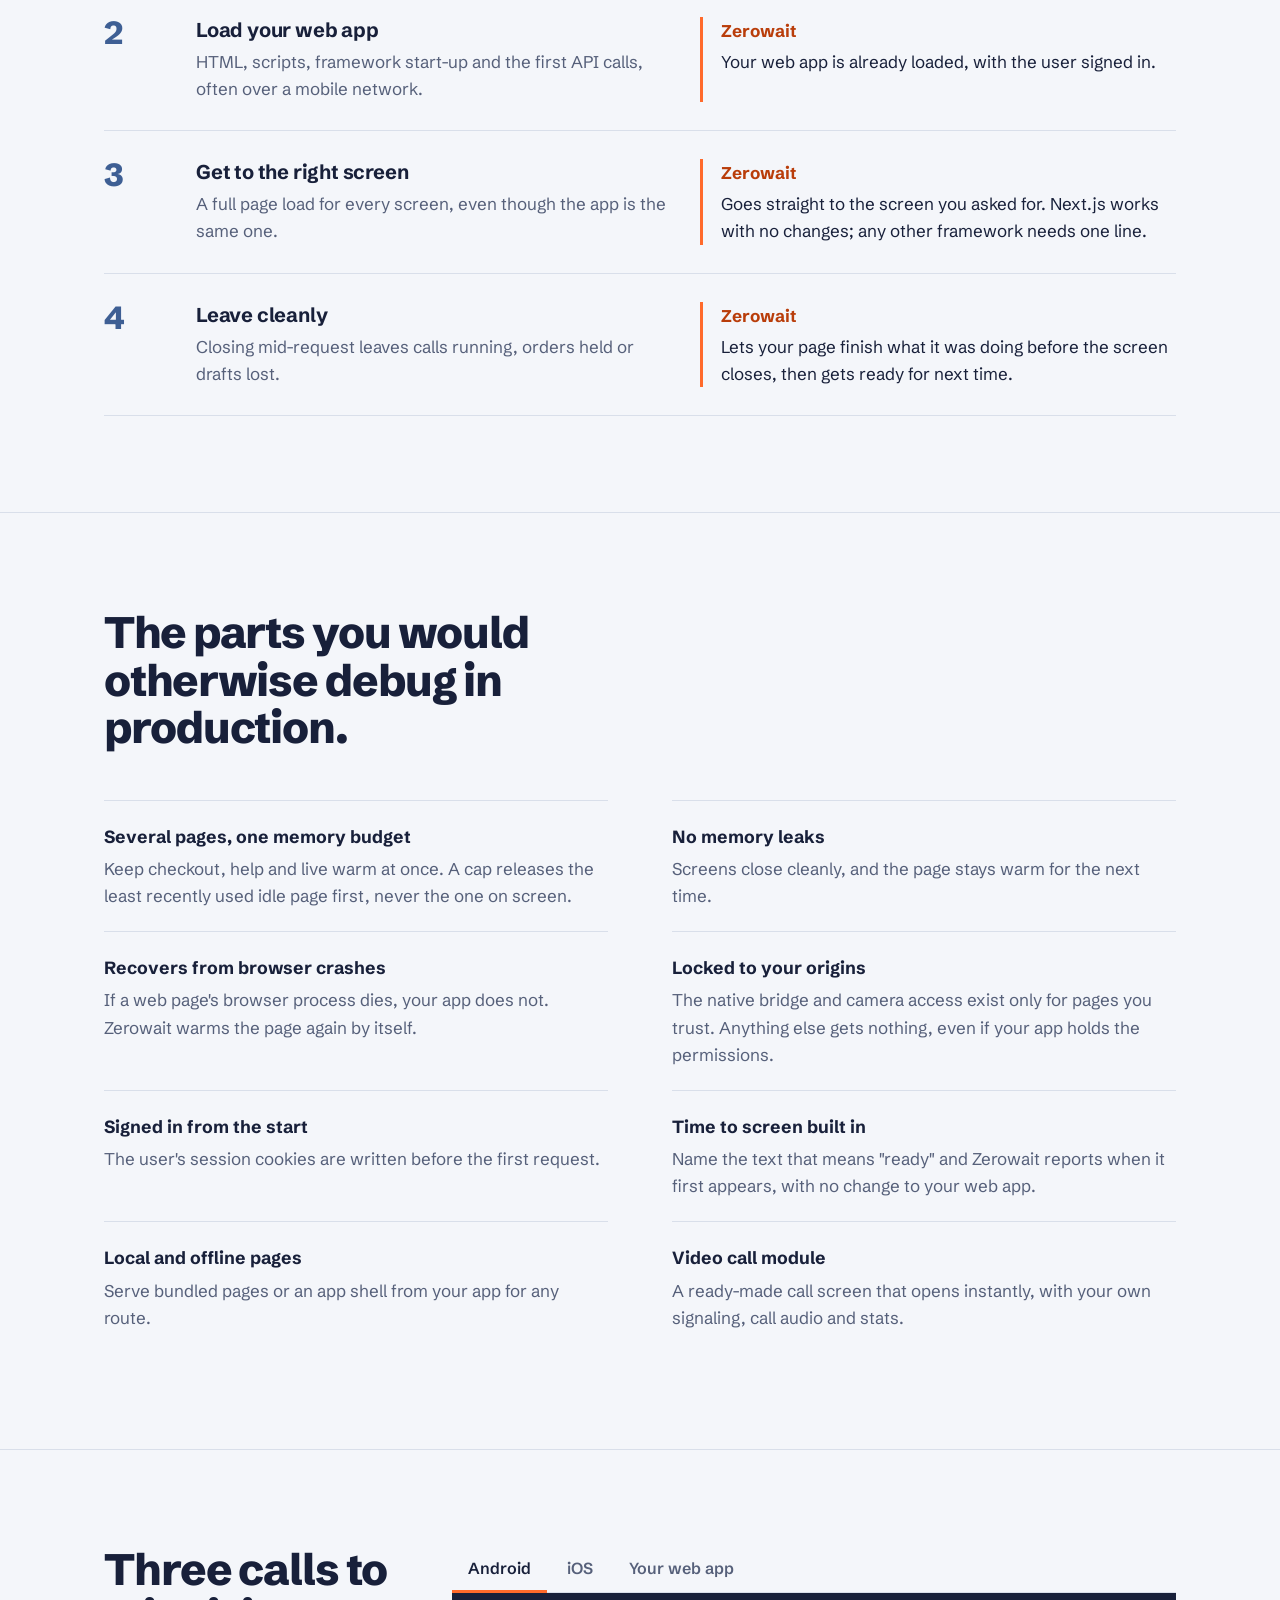
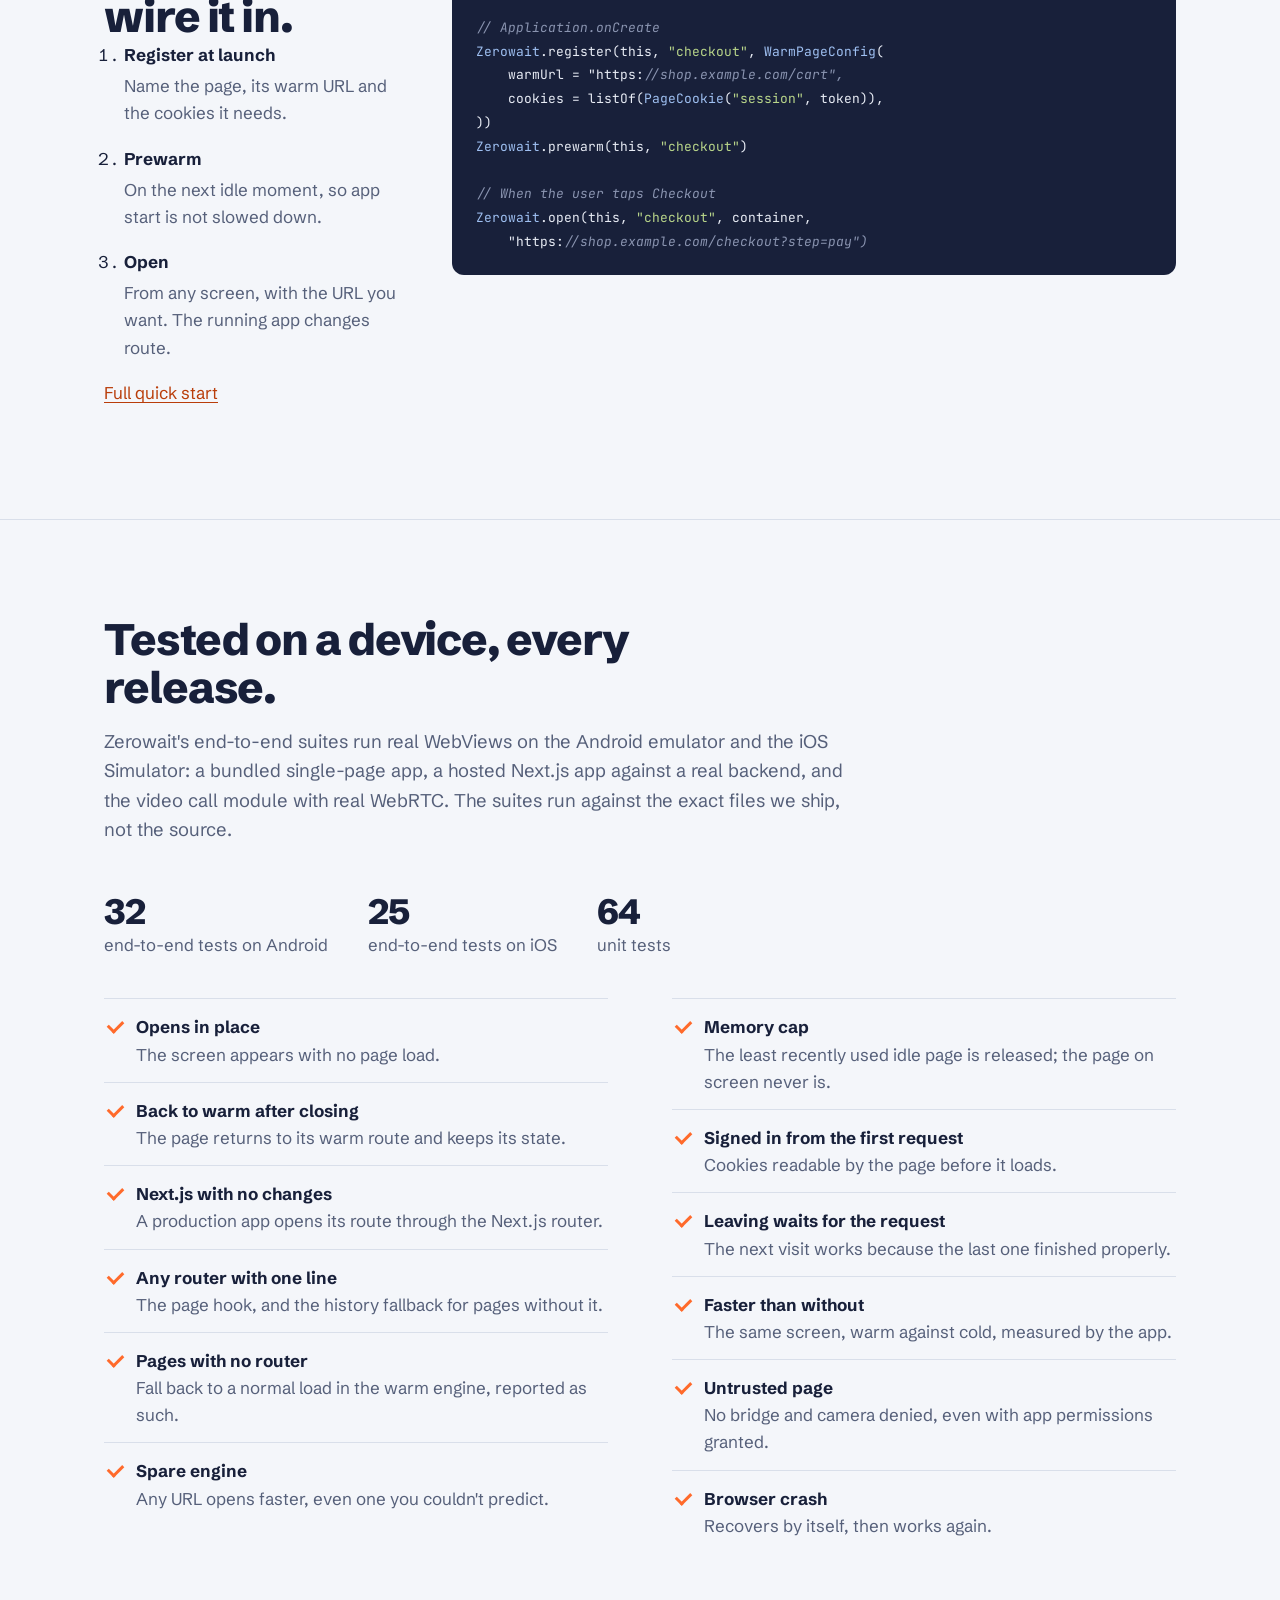
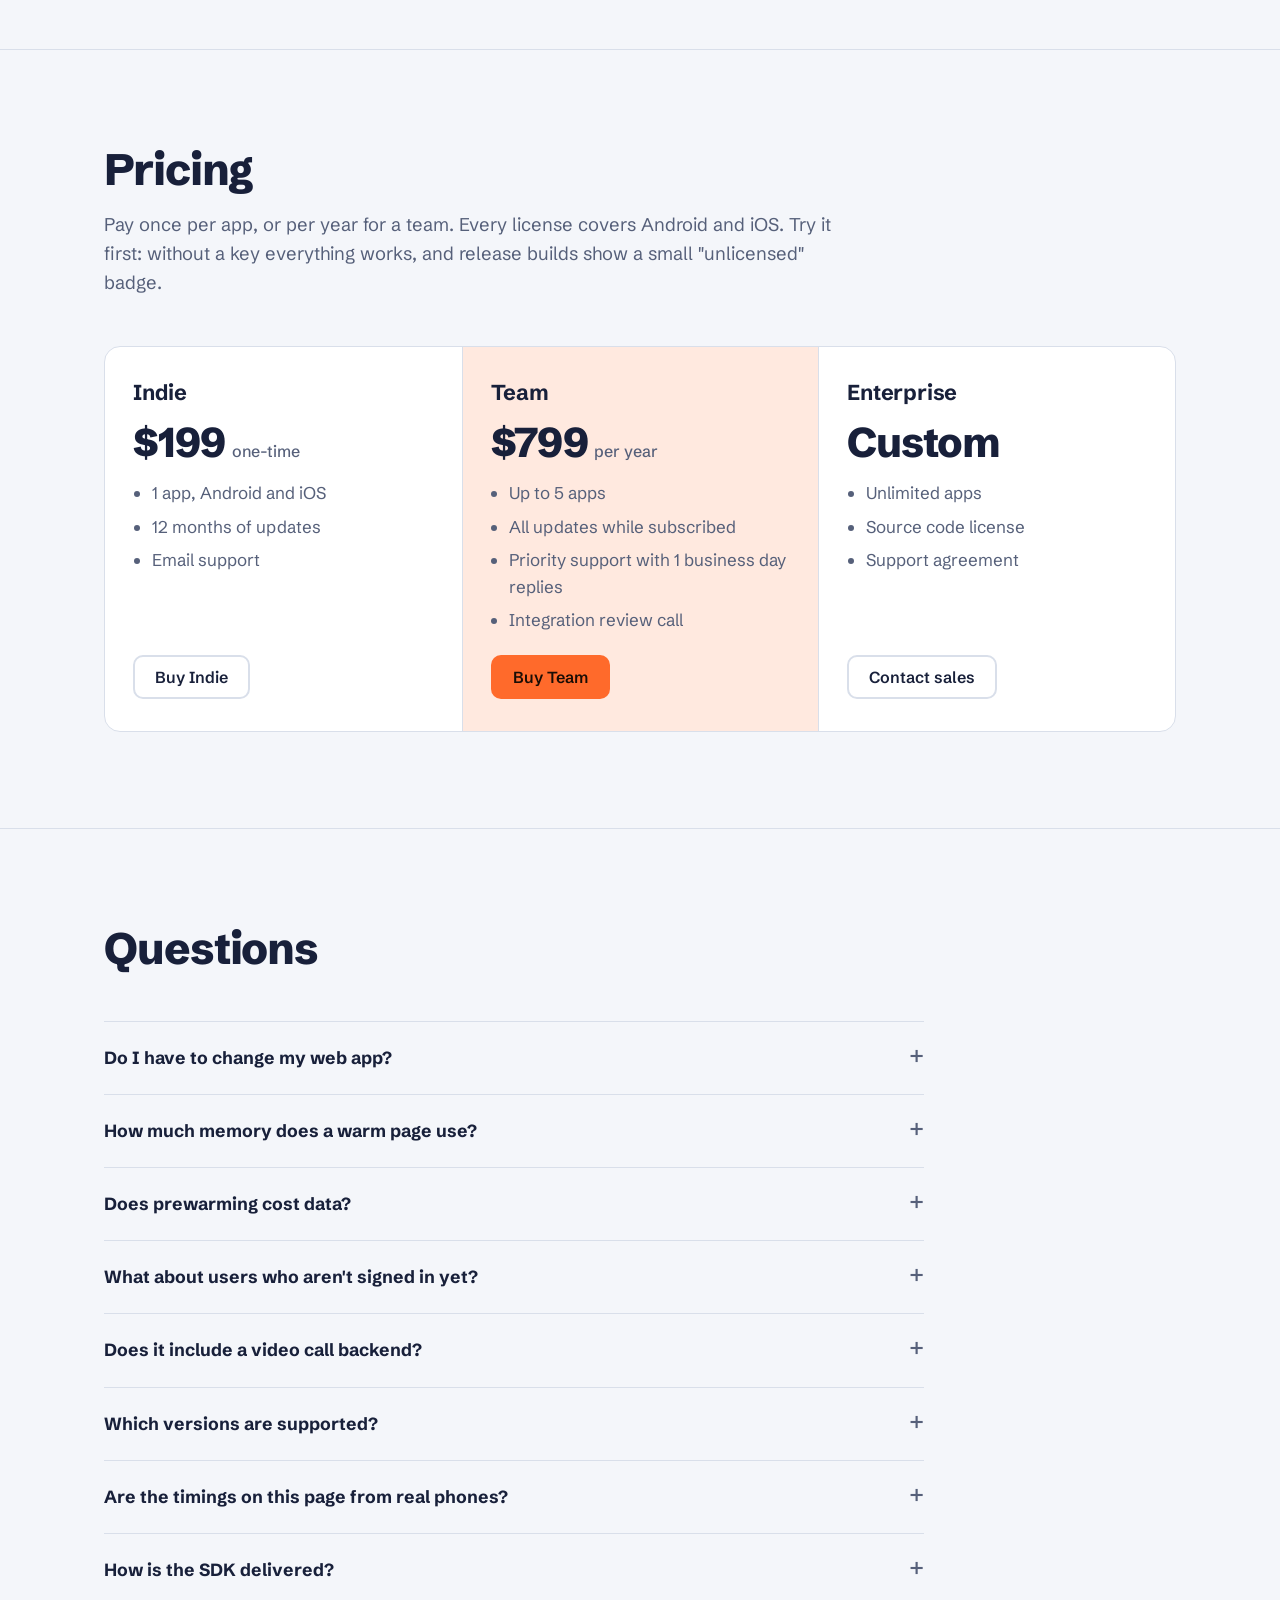
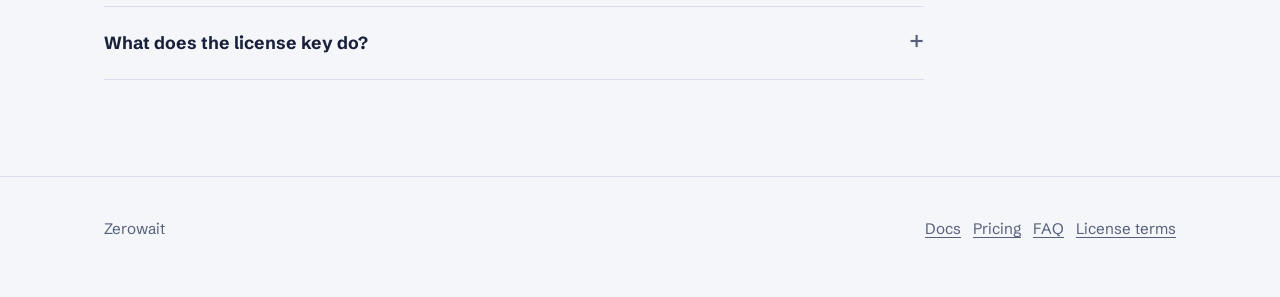
==== commit d0333bdf: "Zerowait 0.3.0" ====
--- a/index.html
+++ b/index.html
@@ -44,11 +44,11 @@
 
       <figure class="race" aria-label="Time from tap to screen on a hosted Next.js app: 3461 milliseconds without Zerowait, 853 milliseconds with Zerowait">
         <div class="race-row race-cold">
-          <div class="race-label">Without Zerowait<small>WebView created on tap</small></div>
+          <div class="race-label">Without Zerowait<small>Loaded from scratch on tap</small></div>
           <div class="race-track"><div class="race-bar"></div><span class="race-ms outside">0 ms</span></div>
         </div>
         <div class="race-row race-warm">
-          <div class="race-label">With Zerowait<small>App warm, route changed in place</small></div>
+          <div class="race-label">With Zerowait<small>Ready before the tap</small></div>
           <div class="race-track"><div class="race-bar"></div><span class="race-ms outside">0 ms</span></div>
         </div>
         <figcaption class="race-foot">
@@ -69,7 +69,7 @@
         <div><dt>Checkout and payments</dt><dd>The cart is already loaded, so tapping Pay shows the payment step without a blank screen.</dd></div>
         <div><dt>Help centre and support</dt><dd>Open the right article or chat from anywhere in the app, already signed in.</dd></div>
         <div><dt>Onboarding and KYC</dt><dd>Long web flows start at once, and the flow can finish its work before the screen closes.</dd></div>
-        <div><dt>Live streams and video calls</dt><dd>A hosted call or stream page opens on the right room. A bundled WebRTC module is included for apps that need one.</dd></div>
+        <div><dt>Live streams and video calls</dt><dd>A hosted call or stream page opens on the right room. A ready-made video call module is included for apps that need one.</dd></div>
         <div><dt>Offers, campaigns and mini-apps</dt><dd>Pages your marketing or partners change every week, without the load time that makes people back out.</dd></div>
         <div><dt>Links you can't predict</dt><dd>A spare engine, already started, opens any URL faster even when you don't know it in advance.</dd></div>
       </dl>
@@ -99,19 +99,19 @@
       <ol class="stages">
         <li class="stage">
           <div><h3>Start the browser engine</h3><p>The first WebView in your app starts Chromium or WebKit. On Android that alone can take more than a second.</p></div>
-          <div class="fix"><strong>Zerowait</strong><p>Creates the WebView when your app goes idle after launch, long before anyone opens a web screen.</p></div>
+          <div class="fix"><strong>Zerowait</strong><p>Done in the background after launch, without slowing your app down, long before anyone opens a web screen.</p></div>
         </li>
         <li class="stage">
           <div><h3>Load your web app</h3><p>HTML, scripts, framework start-up and the first API calls, often over a mobile network.</p></div>
-          <div class="fix"><strong>Zerowait</strong><p>Loads a page of your web app in the background with the user's cookies already set, and fetches the next route's code.</p></div>
+          <div class="fix"><strong>Zerowait</strong><p>Your web app is already loaded, with the user signed in.</p></div>
         </li>
         <li class="stage">
           <div><h3>Get to the right screen</h3><p>A full page load for every screen, even though the app is the same one.</p></div>
-          <div class="fix"><strong>Zerowait</strong><p>Changes route inside the running app. Next.js works with no changes; any other framework needs one line.</p></div>
+          <div class="fix"><strong>Zerowait</strong><p>Goes straight to the screen you asked for. Next.js works with no changes; any other framework needs one line.</p></div>
         </li>
         <li class="stage">
           <div><h3>Leave cleanly</h3><p>Closing mid-request leaves calls running, orders held or drafts lost.</p></div>
-          <div class="fix"><strong>Zerowait</strong><p>Runs your leave script, waits until its request has finished, then returns to the warm page for next time.</p></div>
+          <div class="fix"><strong>Zerowait</strong><p>Lets your page finish what it was doing before the screen closes, then gets ready for next time.</p></div>
         </li>
       </ol>
     </div>
@@ -124,13 +124,13 @@
       </div>
       <dl class="features">
         <div><dt>Several pages, one memory budget</dt><dd>Keep checkout, help and live warm at once. A cap releases the least recently used idle page first, never the one on screen.</dd></div>
-        <div><dt>No leaked Activities</dt><dd>When a screen closes, the WebView is handed back to the app context and stays warm for the next time.</dd></div>
-        <div><dt>Recovers from renderer crashes</dt><dd>If the browser renderer dies, your app does not. Zerowait rebuilds the WebView and warms it again by itself.</dd></div>
+        <div><dt>No memory leaks</dt><dd>Screens close cleanly, and the page stays warm for the next time.</dd></div>
+        <div><dt>Recovers from browser crashes</dt><dd>If a web page's browser process dies, your app does not. Zerowait warms the page again by itself.</dd></div>
         <div><dt>Locked to your origins</dt><dd>The native bridge and camera access exist only for pages you trust. Anything else gets nothing, even if your app holds the permissions.</dd></div>
         <div><dt>Signed in from the start</dt><dd>The user's session cookies are written before the first request.</dd></div>
         <div><dt>Time to screen built in</dt><dd>Name the text that means "ready" and Zerowait reports when it first appears, with no change to your web app.</dd></div>
-        <div><dt>Local and offline pages</dt><dd>Serve bundled pages or an app shell from your APK for any route.</dd></div>
-        <div><dt>Video call module</dt><dd>A bundled WebRTC page, native signaling relay, call audio and stats for apps that need calls.</dd></div>
+        <div><dt>Local and offline pages</dt><dd>Serve bundled pages or an app shell from your app for any route.</dd></div>
+        <div><dt>Video call module</dt><dd>A ready-made call screen that opens instantly, with your own signaling, call audio and stats.</dd></div>
       </dl>
     </div>
   </section>
@@ -198,18 +198,18 @@
         <div><b>64</b>unit tests</div>
       </div>
       <ul class="tests">
-        <li><strong>Opens in place</strong><span>Same WebView, same document, route changed, no page load.</span></li>
+        <li><strong>Opens in place</strong><span>The screen appears with no page load.</span></li>
         <li><strong>Back to warm after closing</strong><span>The page returns to its warm route and keeps its state.</span></li>
         <li><strong>Next.js with no changes</strong><span>A production app opens its route through the Next.js router.</span></li>
         <li><strong>Any router with one line</strong><span>The page hook, and the history fallback for pages without it.</span></li>
         <li><strong>Pages with no router</strong><span>Fall back to a normal load in the warm engine, reported as such.</span></li>
-        <li><strong>Spare engine</strong><span>Any URL loads into an already started WebView.</span></li>
+        <li><strong>Spare engine</strong><span>Any URL opens faster, even one you couldn't predict.</span></li>
         <li><strong>Memory cap</strong><span>The least recently used idle page is released; the page on screen never is.</span></li>
         <li><strong>Signed in from the first request</strong><span>Cookies readable by the page before it loads.</span></li>
         <li><strong>Leaving waits for the request</strong><span>The next visit works because the last one finished properly.</span></li>
         <li><strong>Faster than without</strong><span>The same screen, warm against cold, measured by the app.</span></li>
         <li><strong>Untrusted page</strong><span>No bridge and camera denied, even with app permissions granted.</span></li>
-        <li><strong>Renderer crash</strong><span>Recovers by itself, then works again.</span></li>
+        <li><strong>Browser crash</strong><span>Recovers by itself, then works again.</span></li>
       </ul>
     </div>
   </section>
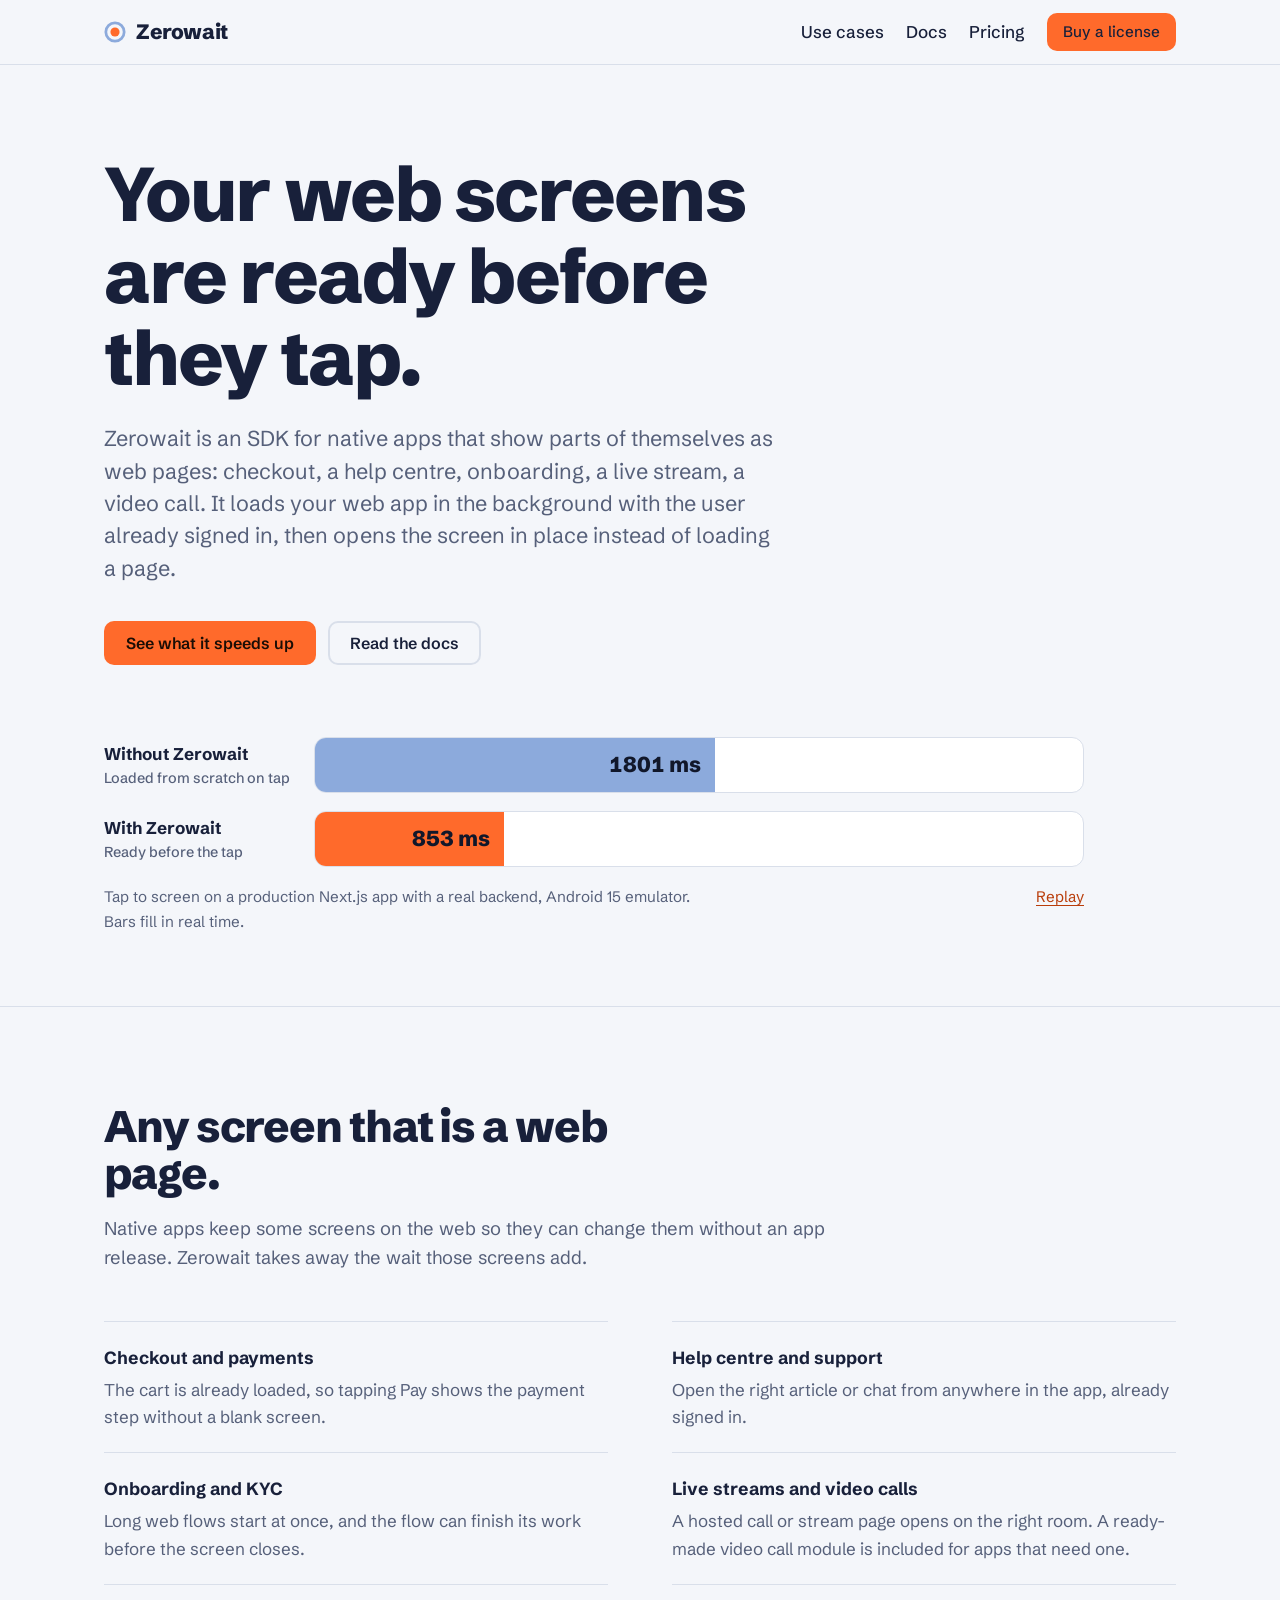
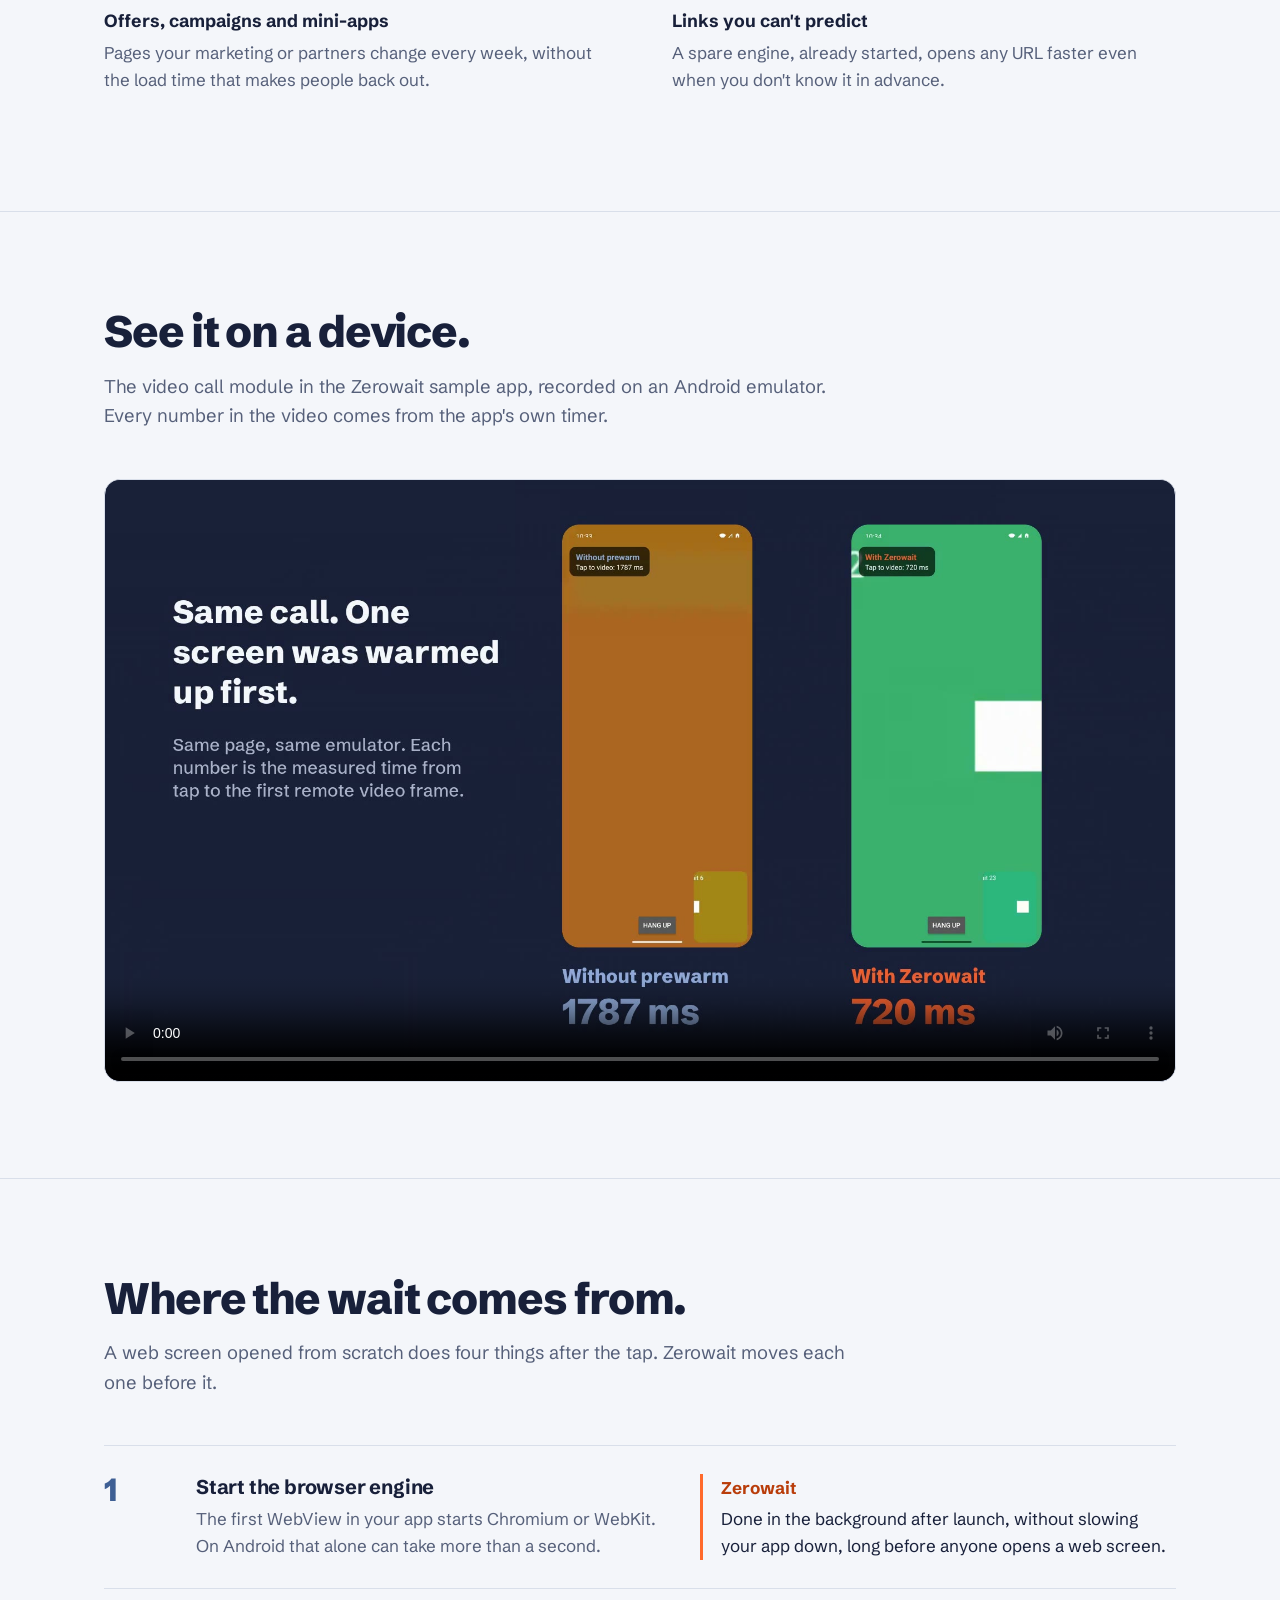
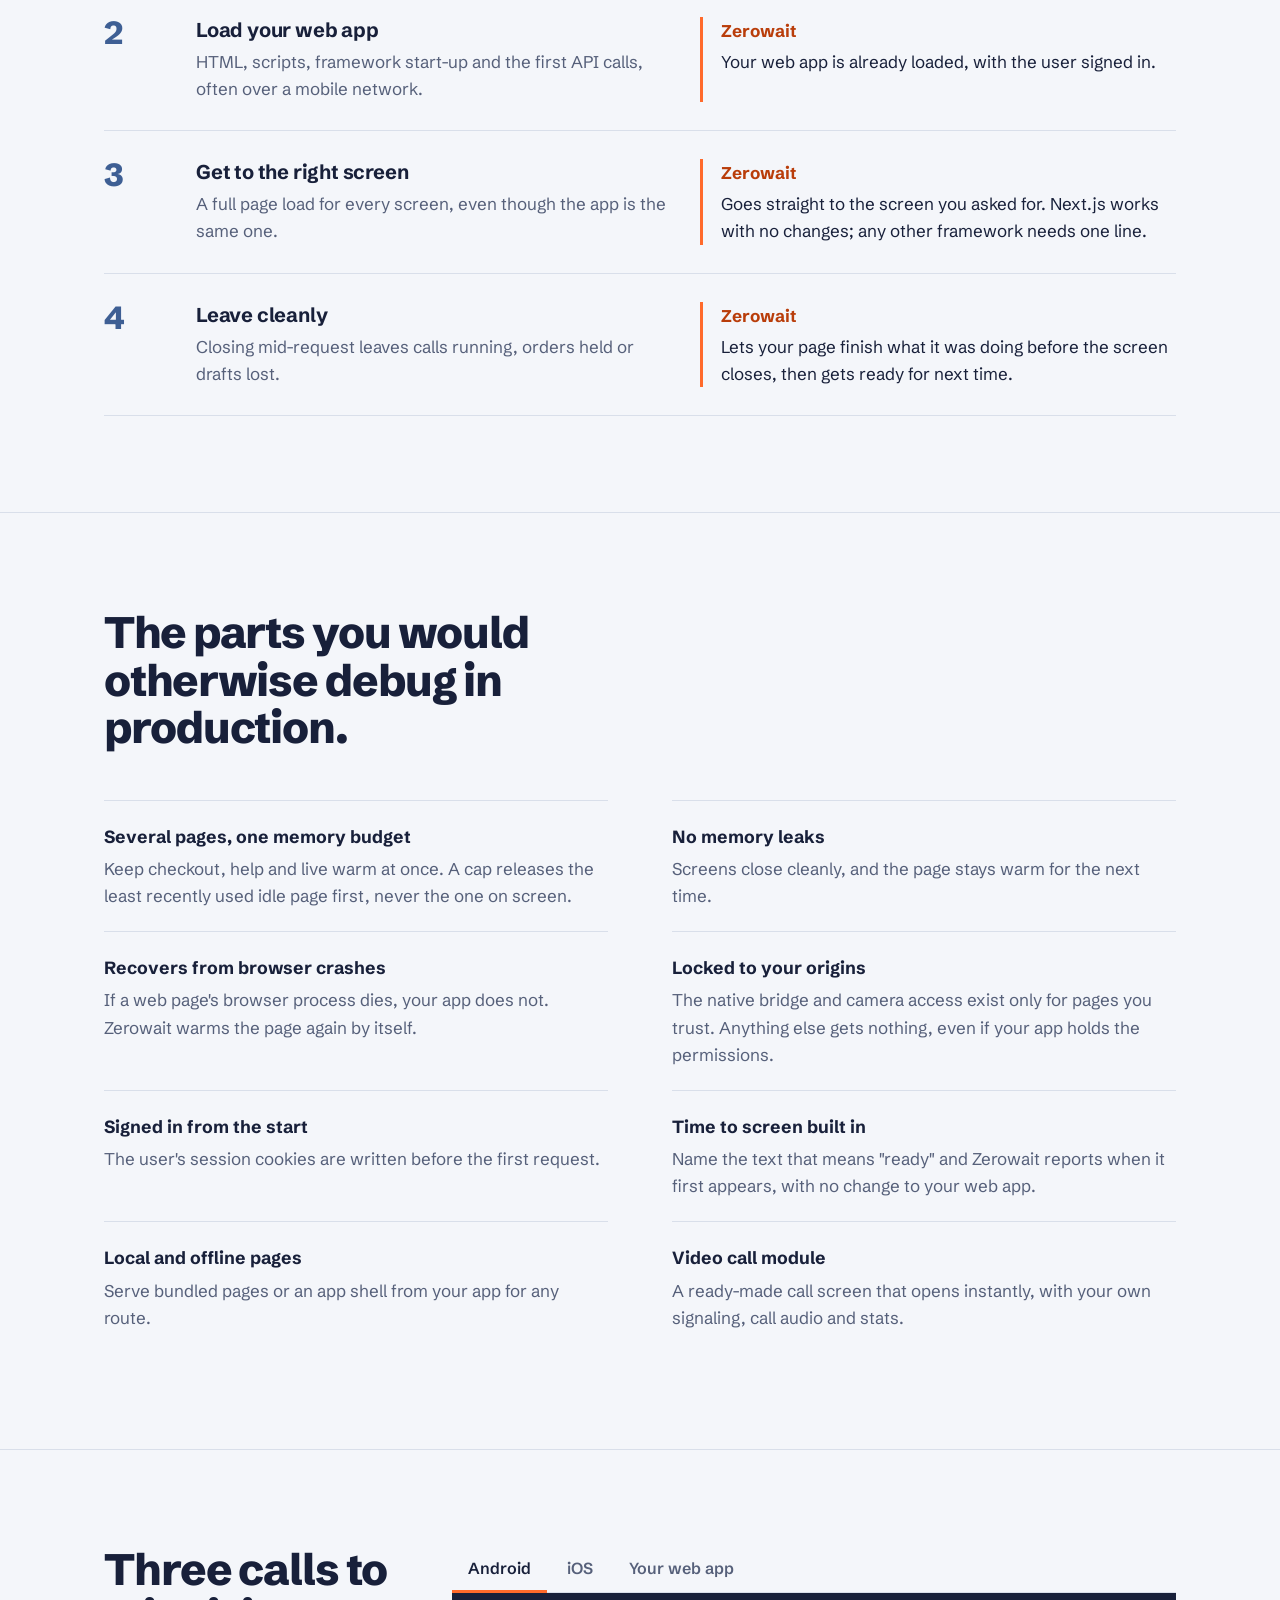
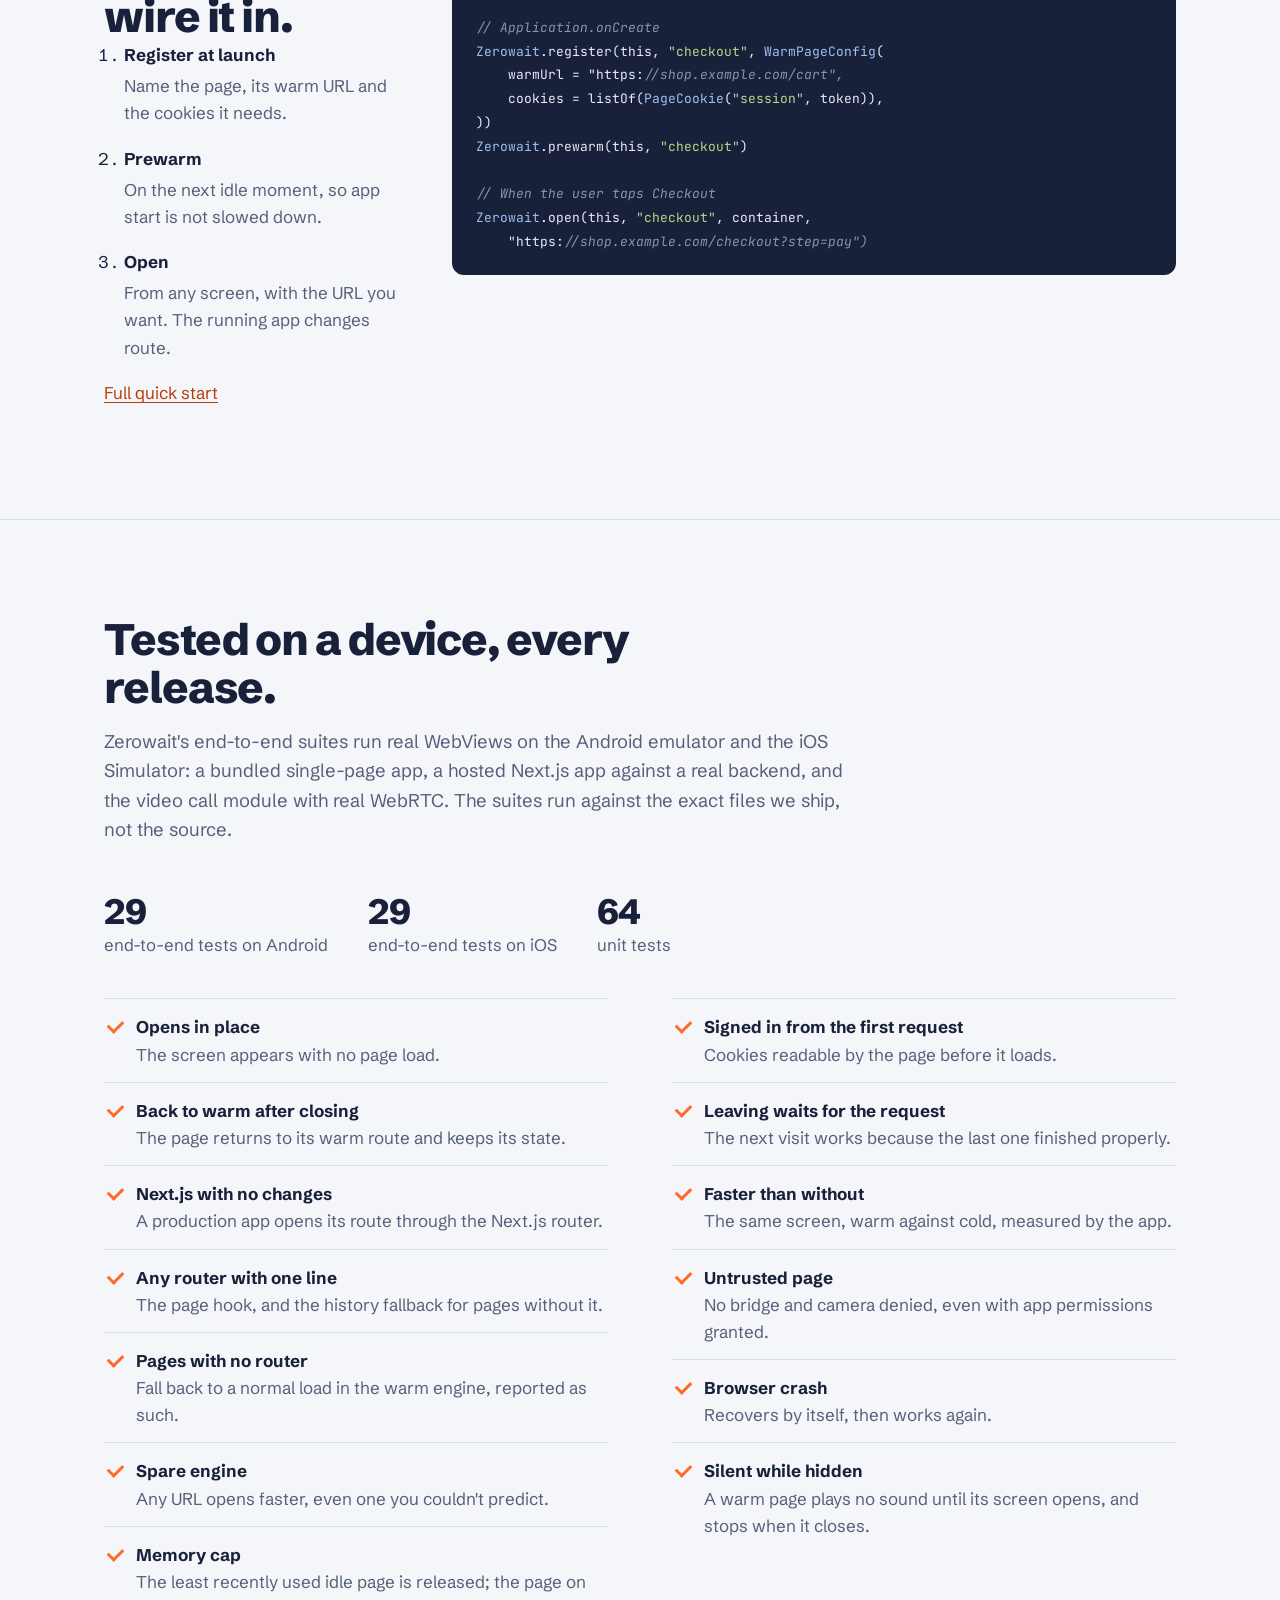
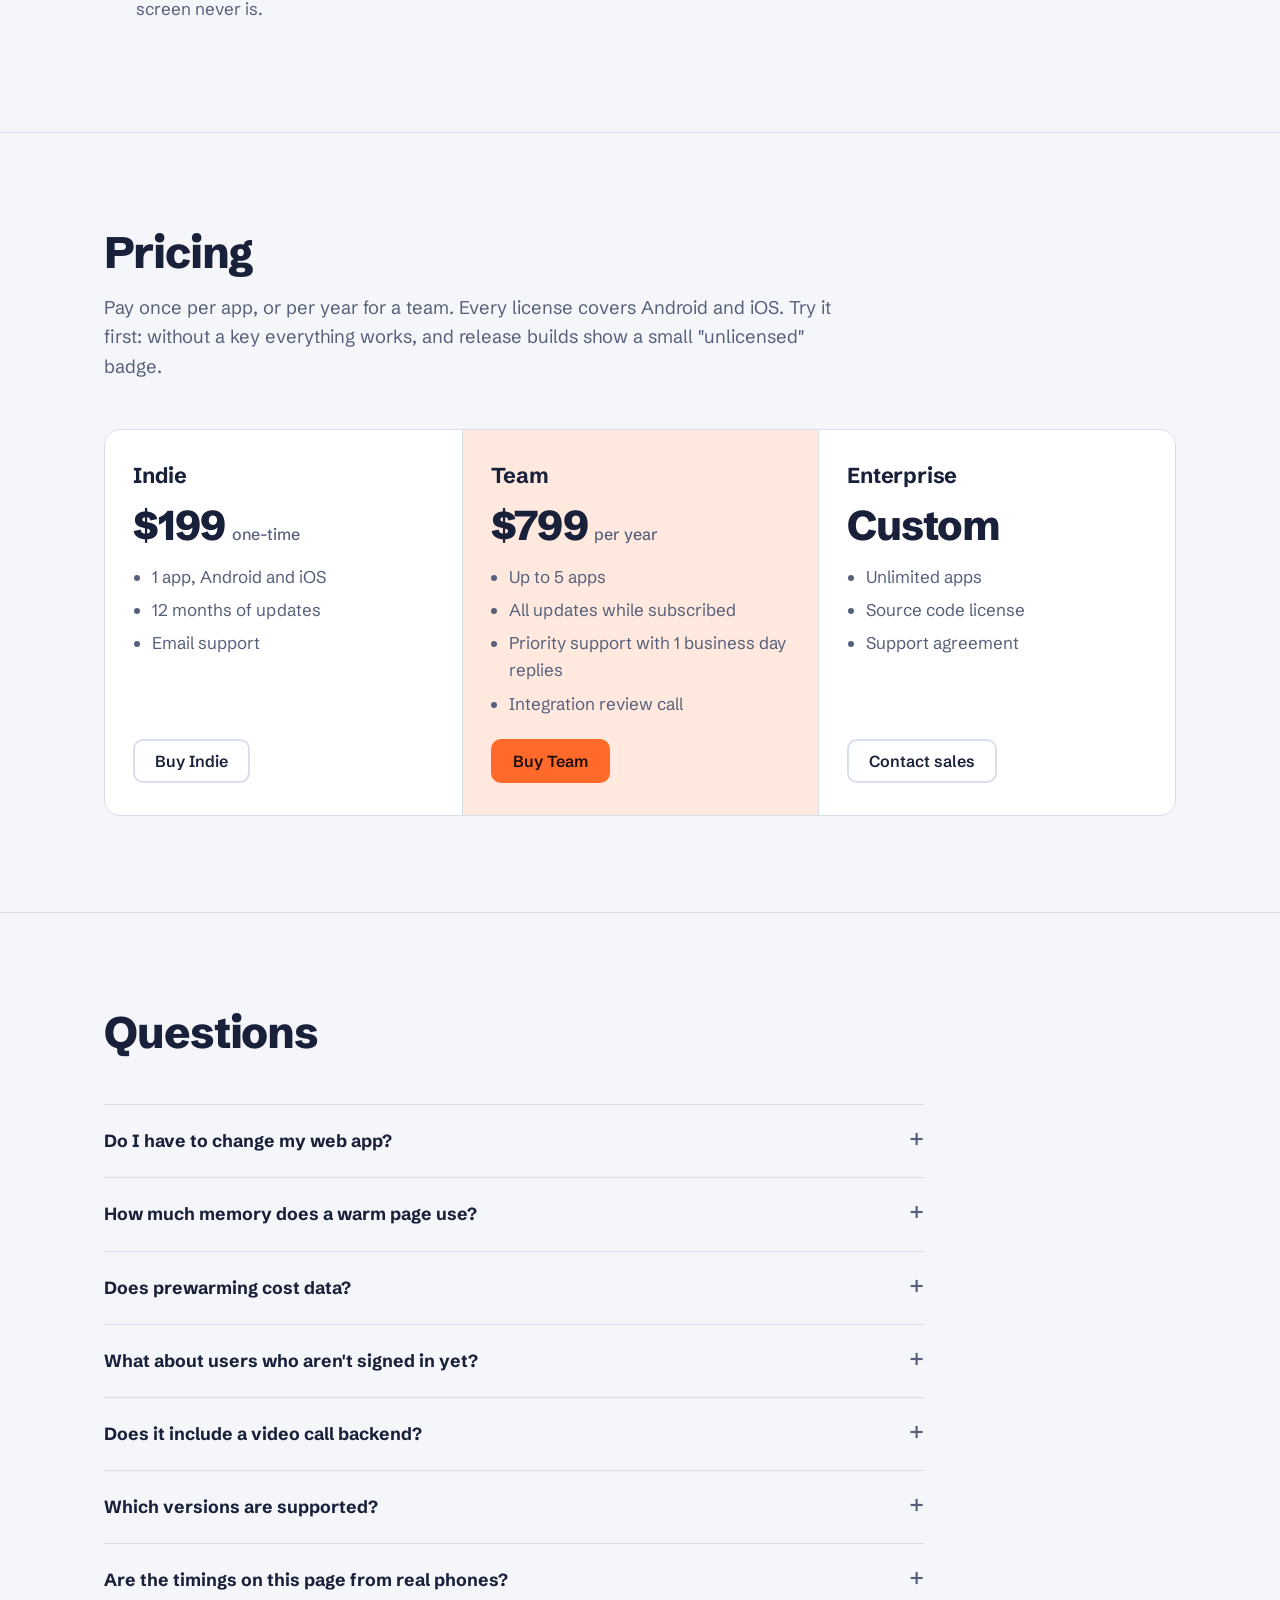
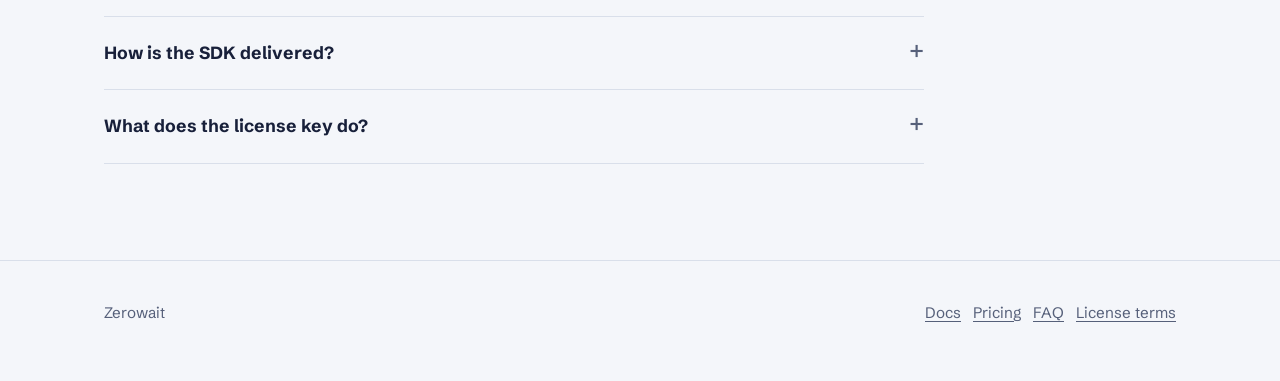
==== commit e025169b: "Zerowait 0.3.1" ====
--- a/index.html
+++ b/index.html
@@ -193,8 +193,8 @@
         <p>Zerowait's end-to-end suites run real WebViews on the Android emulator and the iOS Simulator: a bundled single-page app, a hosted Next.js app against a real backend, and the video call module with real WebRTC. The suites run against the exact files we ship, not the source.</p>
       </div>
       <div class="stat-line">
-        <div><b>32</b>end-to-end tests on Android</div>
-        <div><b>25</b>end-to-end tests on iOS</div>
+        <div><b>29</b>end-to-end tests on Android</div>
+        <div><b>29</b>end-to-end tests on iOS</div>
         <div><b>64</b>unit tests</div>
       </div>
       <ul class="tests">
@@ -210,6 +210,7 @@
         <li><strong>Faster than without</strong><span>The same screen, warm against cold, measured by the app.</span></li>
         <li><strong>Untrusted page</strong><span>No bridge and camera denied, even with app permissions granted.</span></li>
         <li><strong>Browser crash</strong><span>Recovers by itself, then works again.</span></li>
+        <li><strong>Silent while hidden</strong><span>A warm page plays no sound until its screen opens, and stops when it closes.</span></li>
       </ul>
     </div>
   </section>
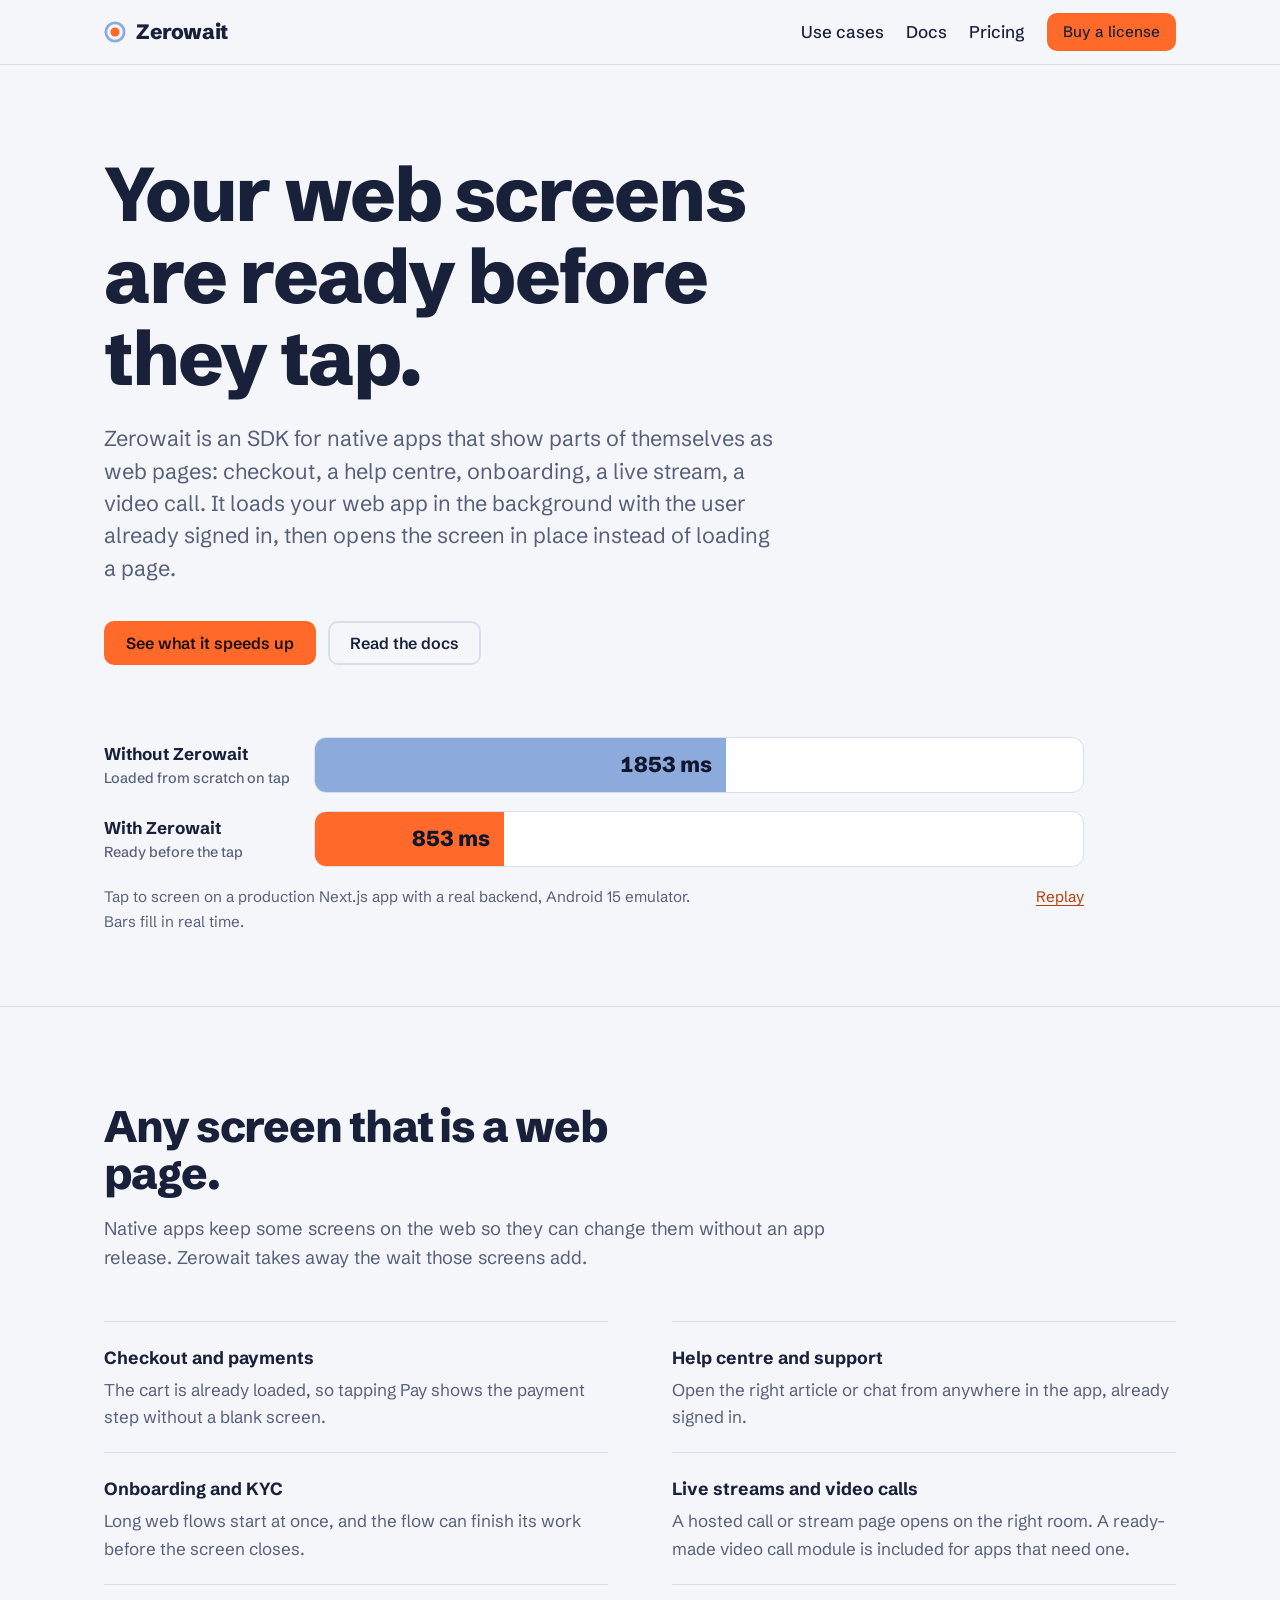
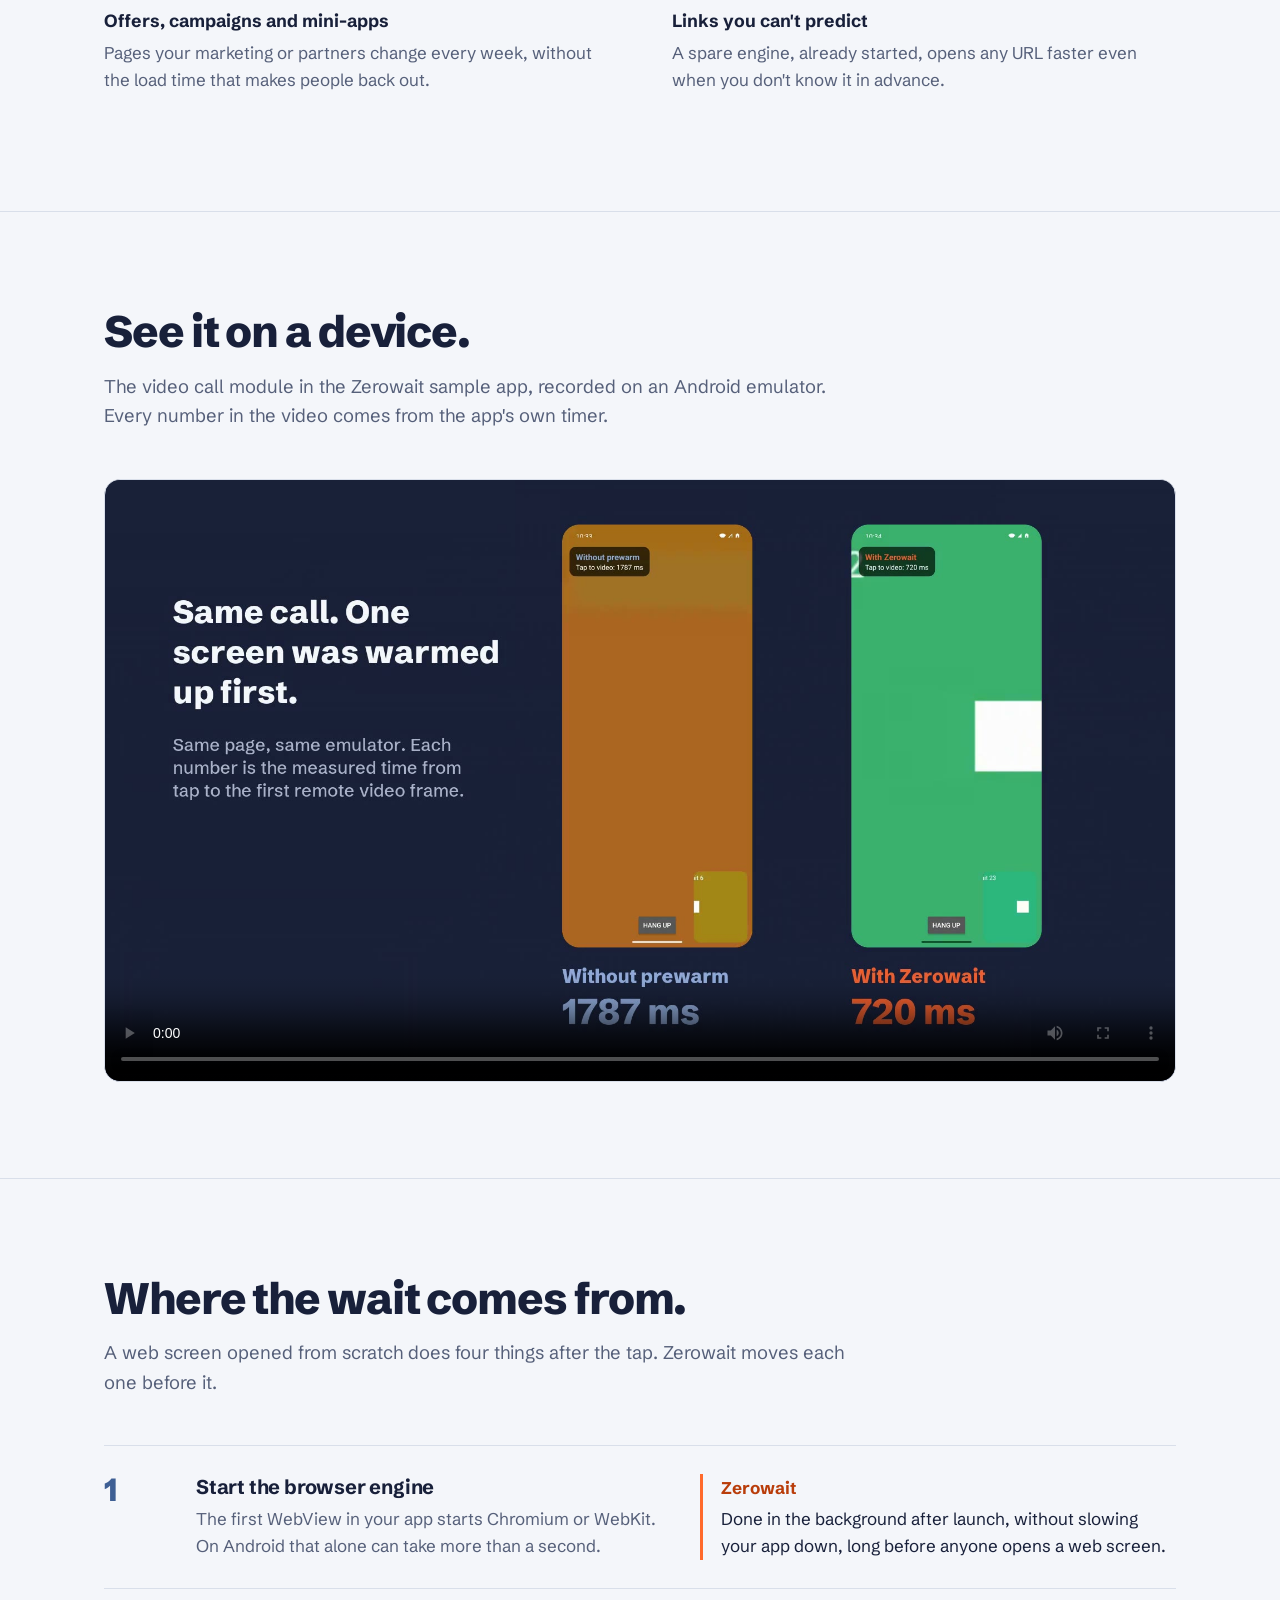
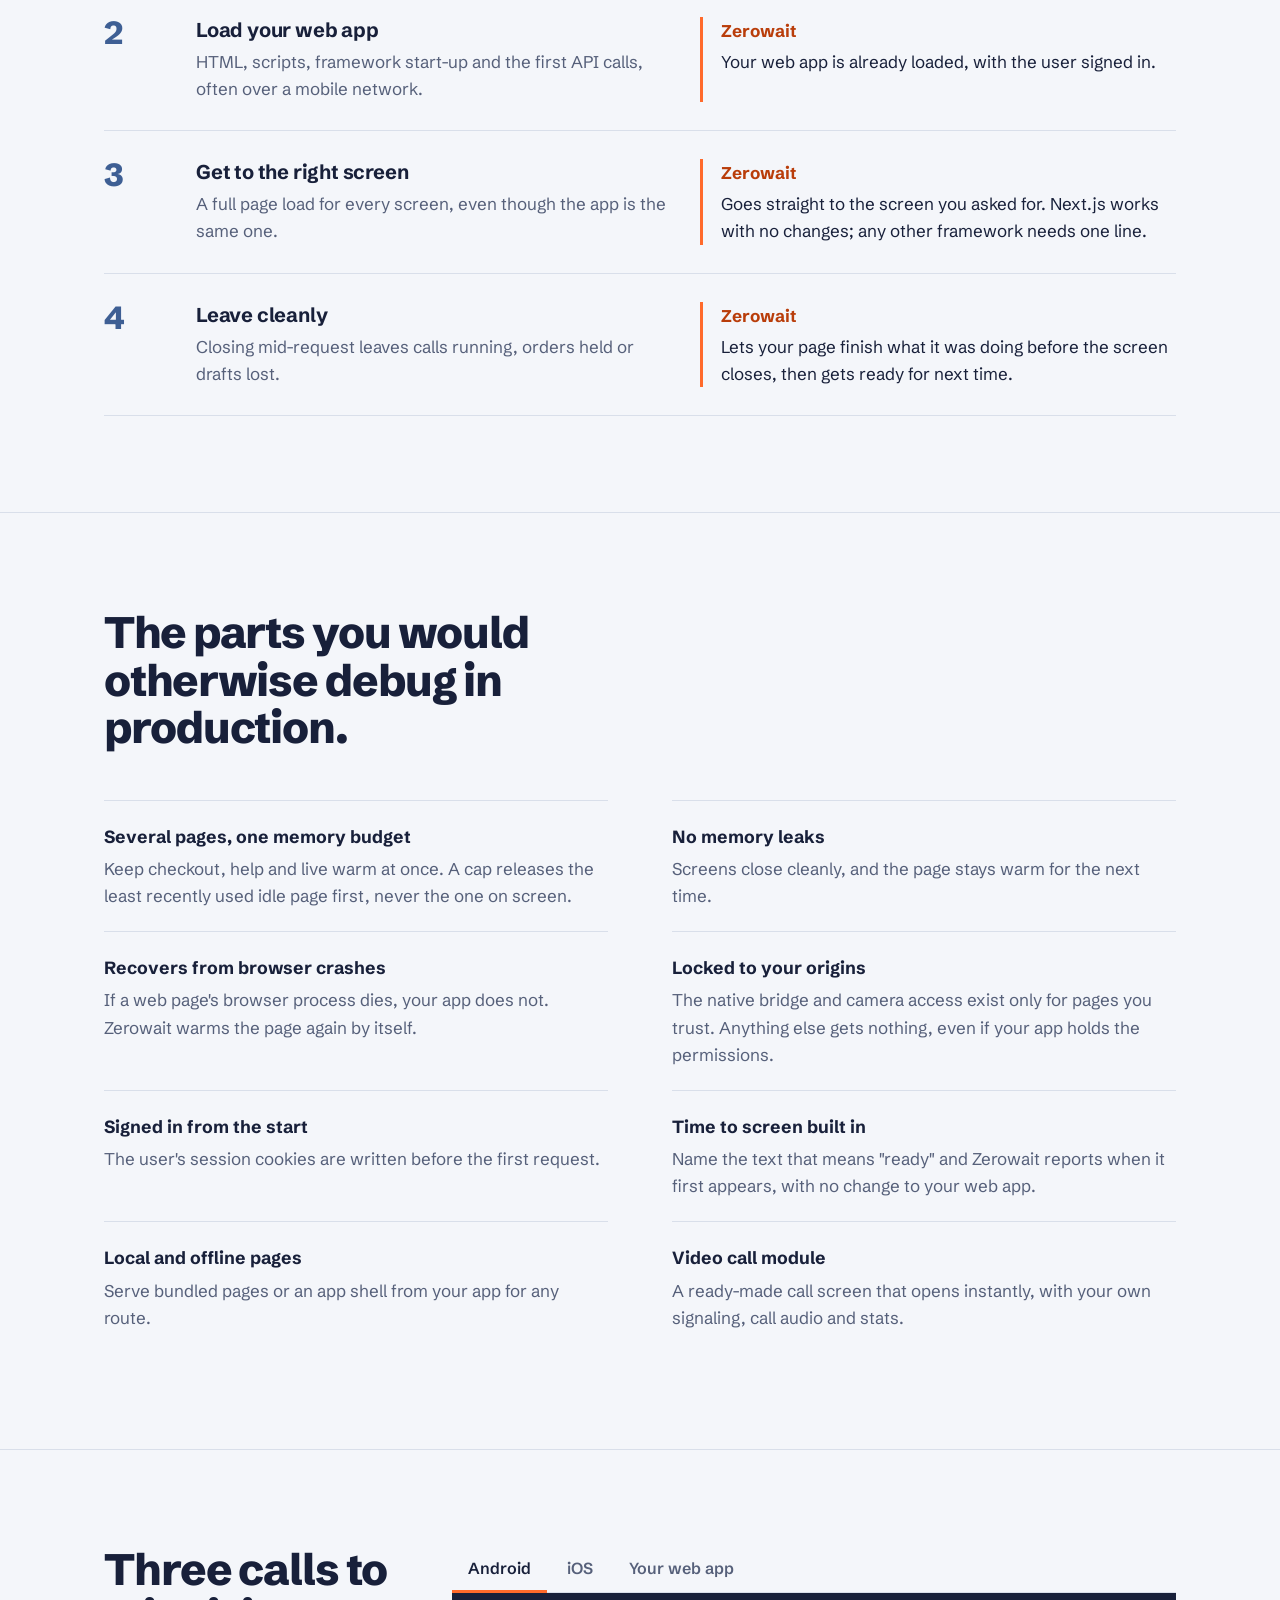
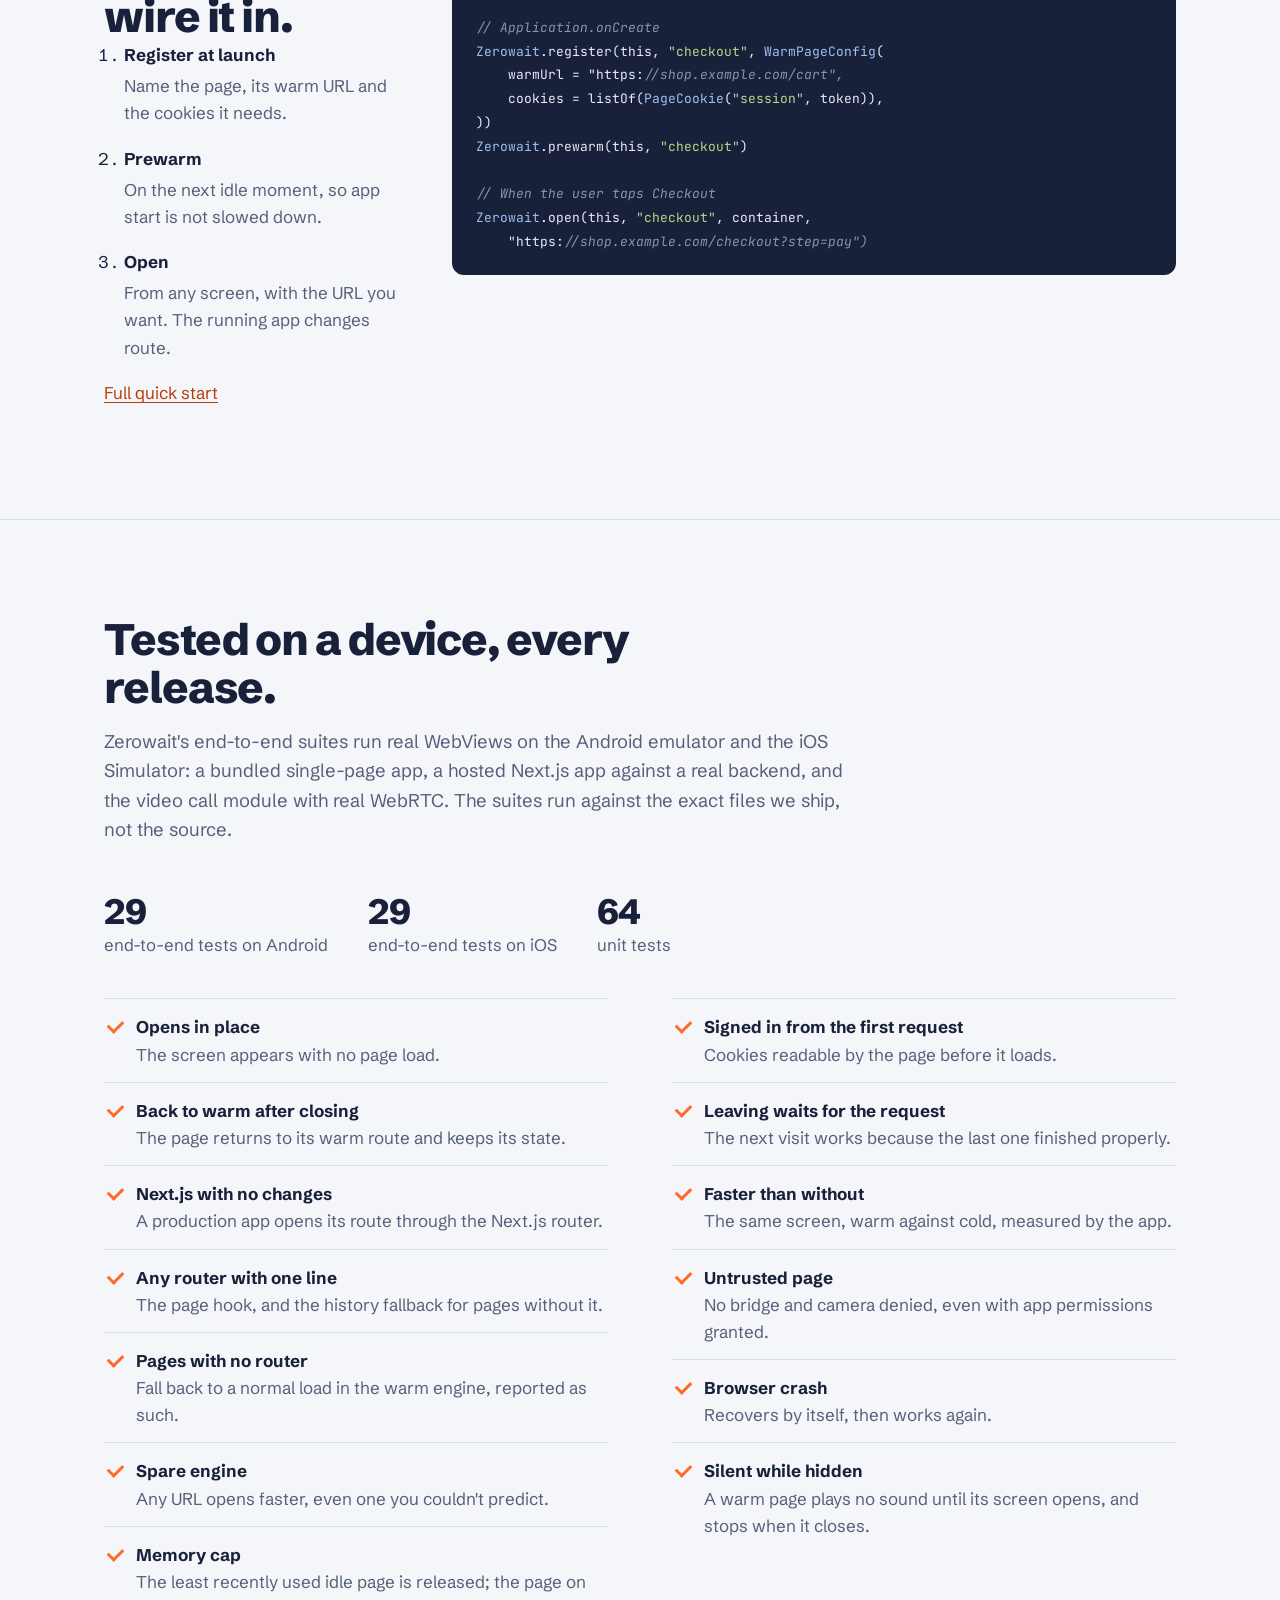
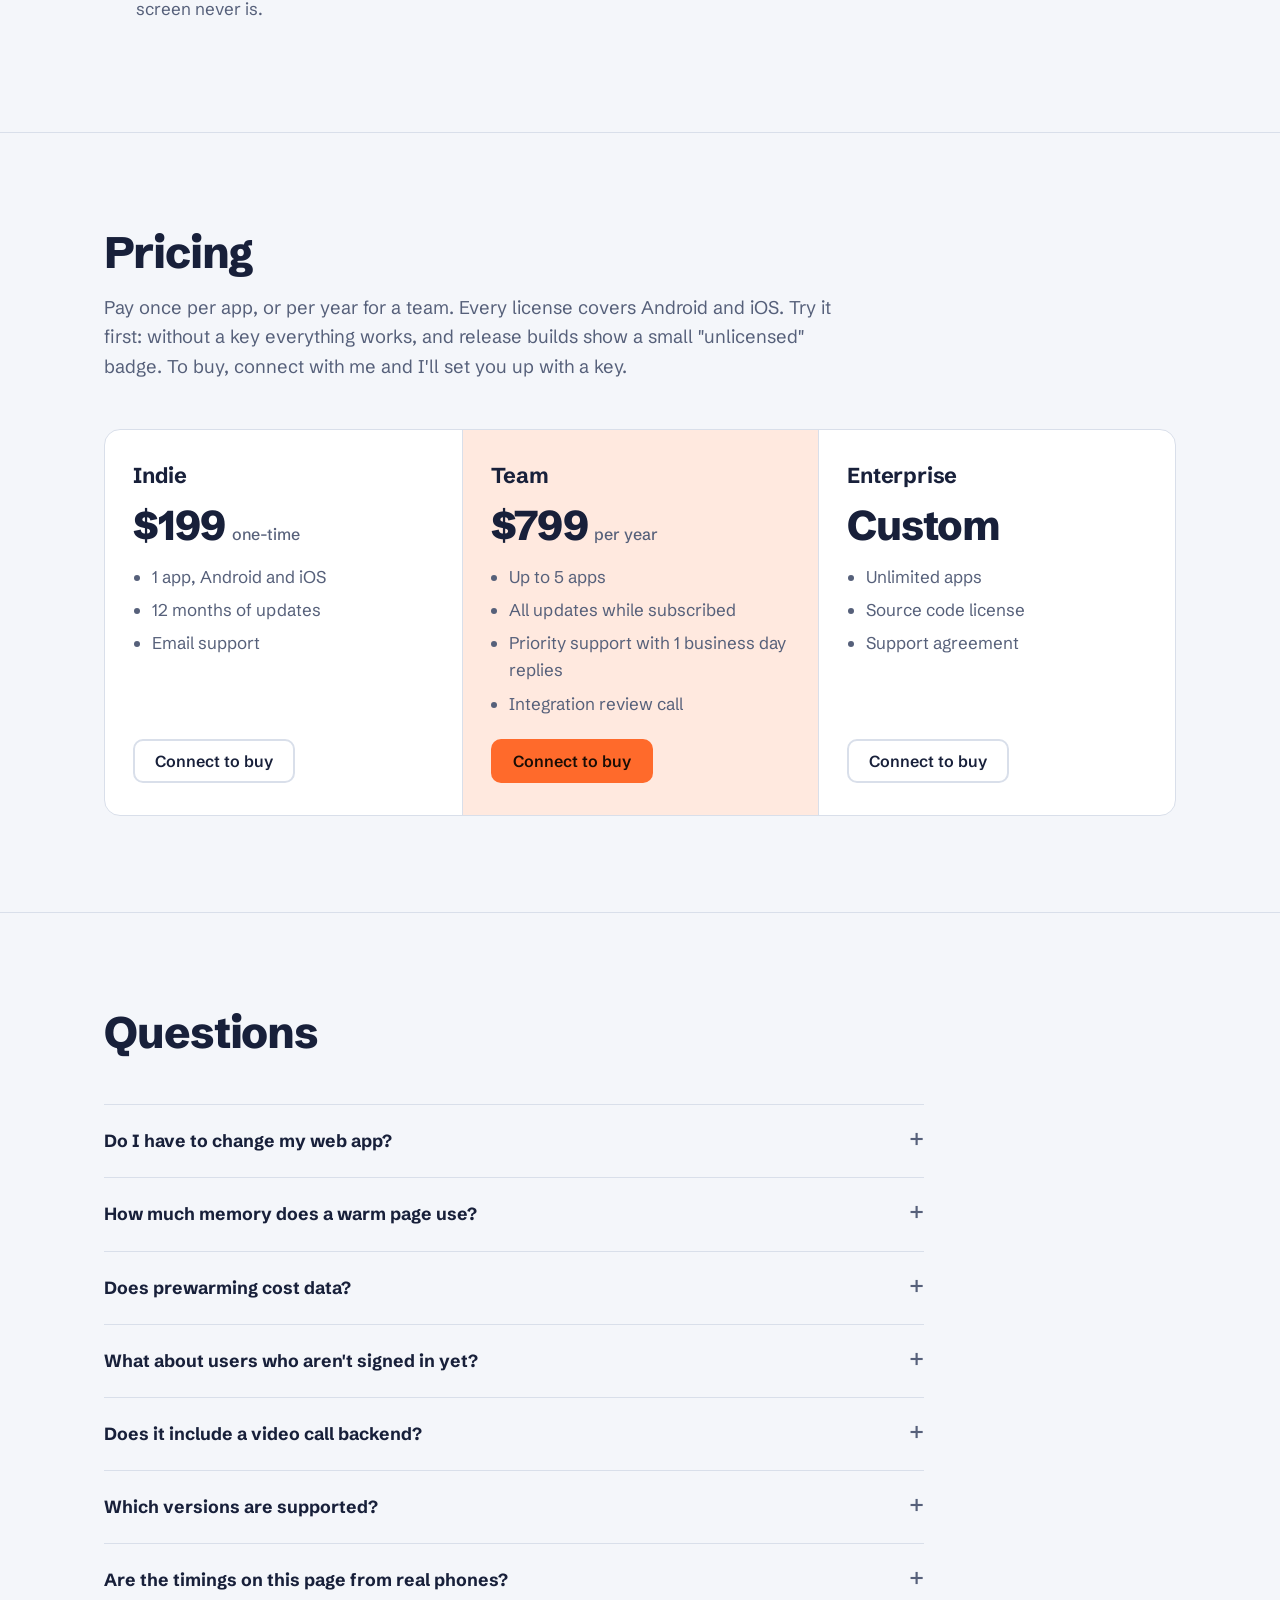
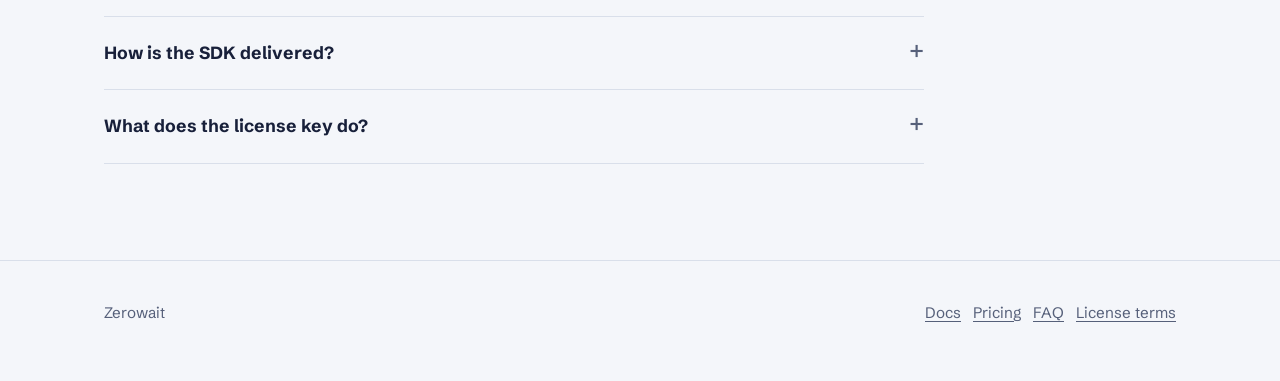
==== commit d0b65b28: "Zerowait 0.3.1" ====
--- a/index.html
+++ b/index.html
@@ -219,7 +219,7 @@
     <div class="wrap">
       <div class="section-intro">
         <h2>Pricing</h2>
-        <p>Pay once per app, or per year for a team. Every license covers Android and iOS. Try it first: without a key everything works, and release builds show a small "unlicensed" badge.</p>
+        <p>Pay once per app, or per year for a team. Every license covers Android and iOS. Try it first: without a key everything works, and release builds show a small "unlicensed" badge. To buy, connect with me and I'll set you up with a key.</p>
       </div>
       <div class="plans">
         <div class="plan">
@@ -230,7 +230,7 @@
             <li>12 months of updates</li>
             <li>Email support</li>
           </ul>
-          <a class="btn btn-quiet" href="#pricing" data-checkout="indie">Buy Indie</a>
+          <span class="btn btn-quiet plan-cta">Connect to buy</span>
         </div>
         <div class="plan featured">
           <h3>Team</h3>
@@ -241,7 +241,7 @@
             <li>Priority support with 1 business day replies</li>
             <li>Integration review call</li>
           </ul>
-          <a class="btn btn-primary" href="#pricing" data-checkout="team">Buy Team</a>
+          <span class="btn btn-primary plan-cta">Connect to buy</span>
         </div>
         <div class="plan">
           <h3>Enterprise</h3>
@@ -251,7 +251,7 @@
             <li>Source code license</li>
             <li>Support agreement</li>
           </ul>
-          <a class="btn btn-quiet" href="#pricing" data-checkout="enterprise">Contact sales</a>
+          <span class="btn btn-quiet plan-cta">Connect to buy</span>
         </div>
       </div>
     </div>
--- a/assets/style.css
+++ b/assets/style.css
@@ -246,3 +246,6 @@
   .docs-nav { position: static; max-height: none; display: none; margin-bottom: 24px; padding: 16px; border: 1px solid var(--line); border-radius: 12px; background: var(--surface); }
   .docs-nav.open { display: block; }
 }
+
+/* Pricing buttons are labels, not links, until checkout exists. */
+.plan-cta { cursor: default; pointer-events: none; }
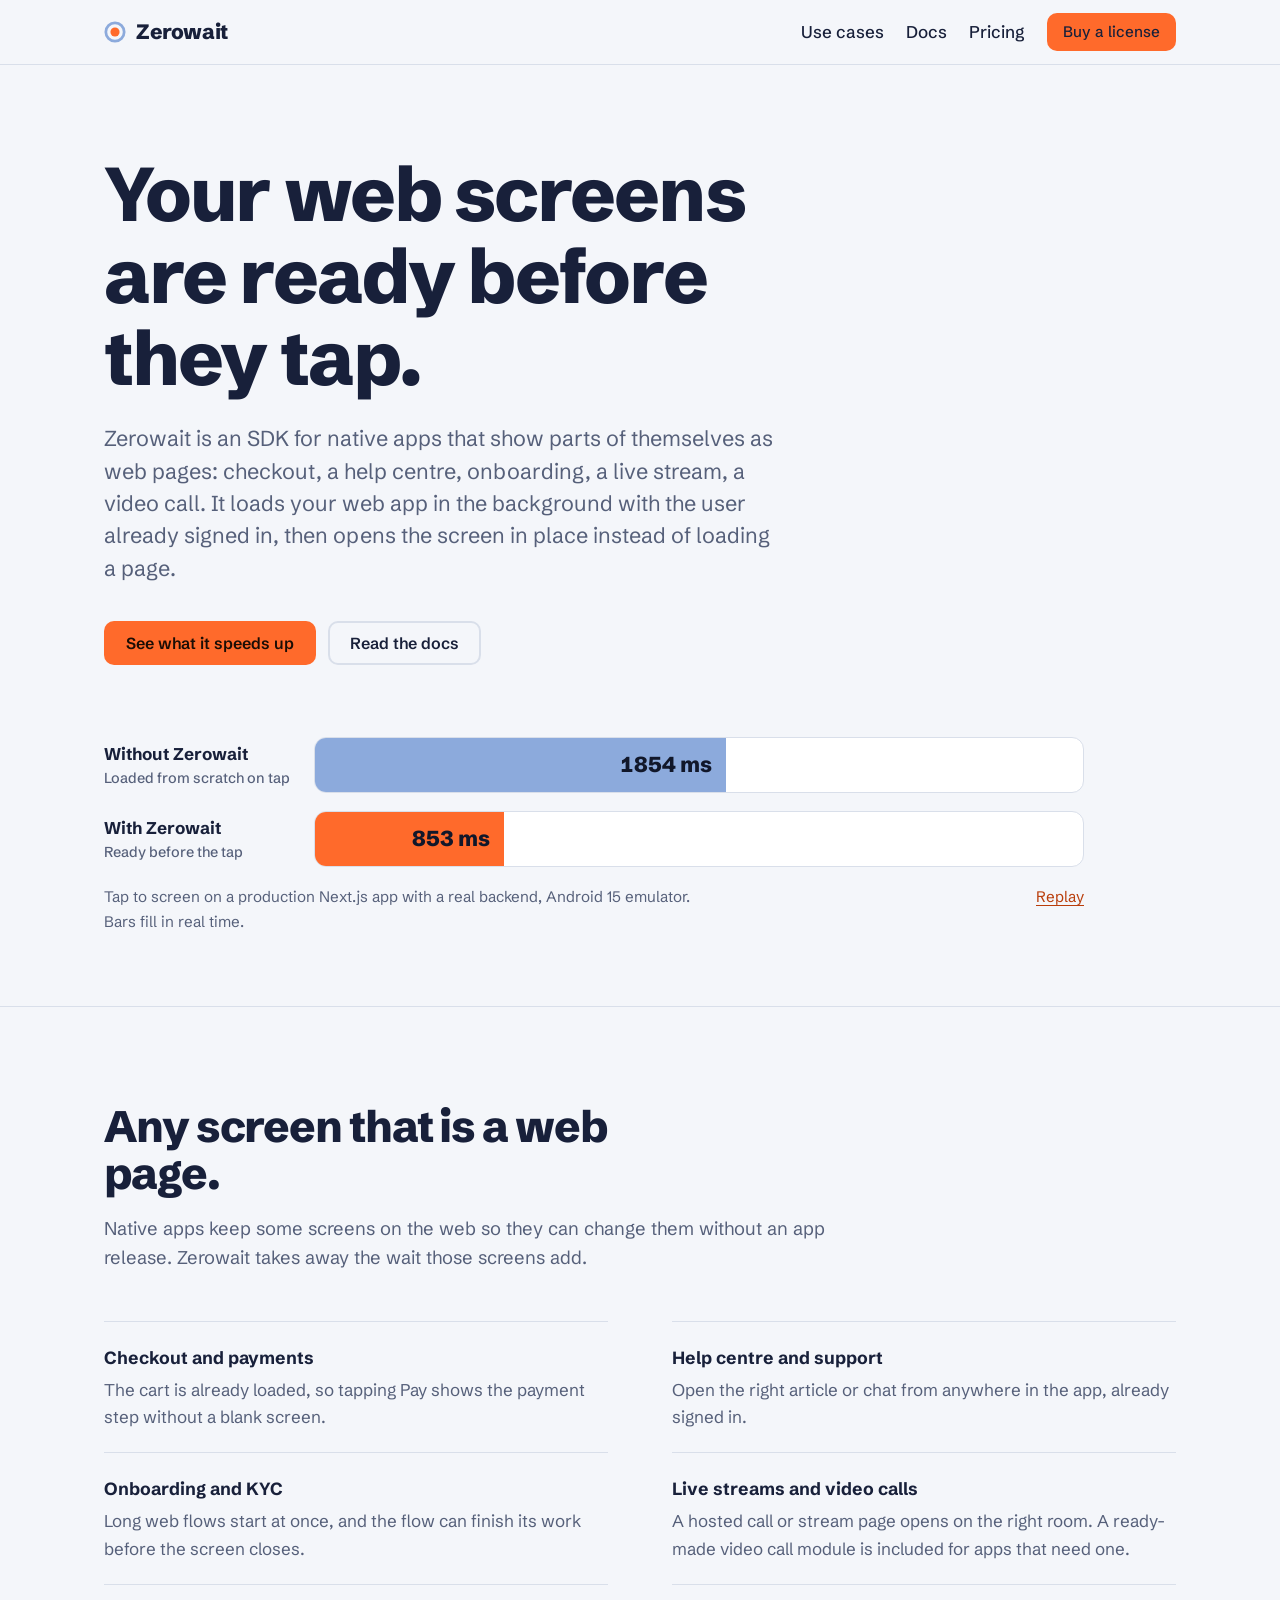
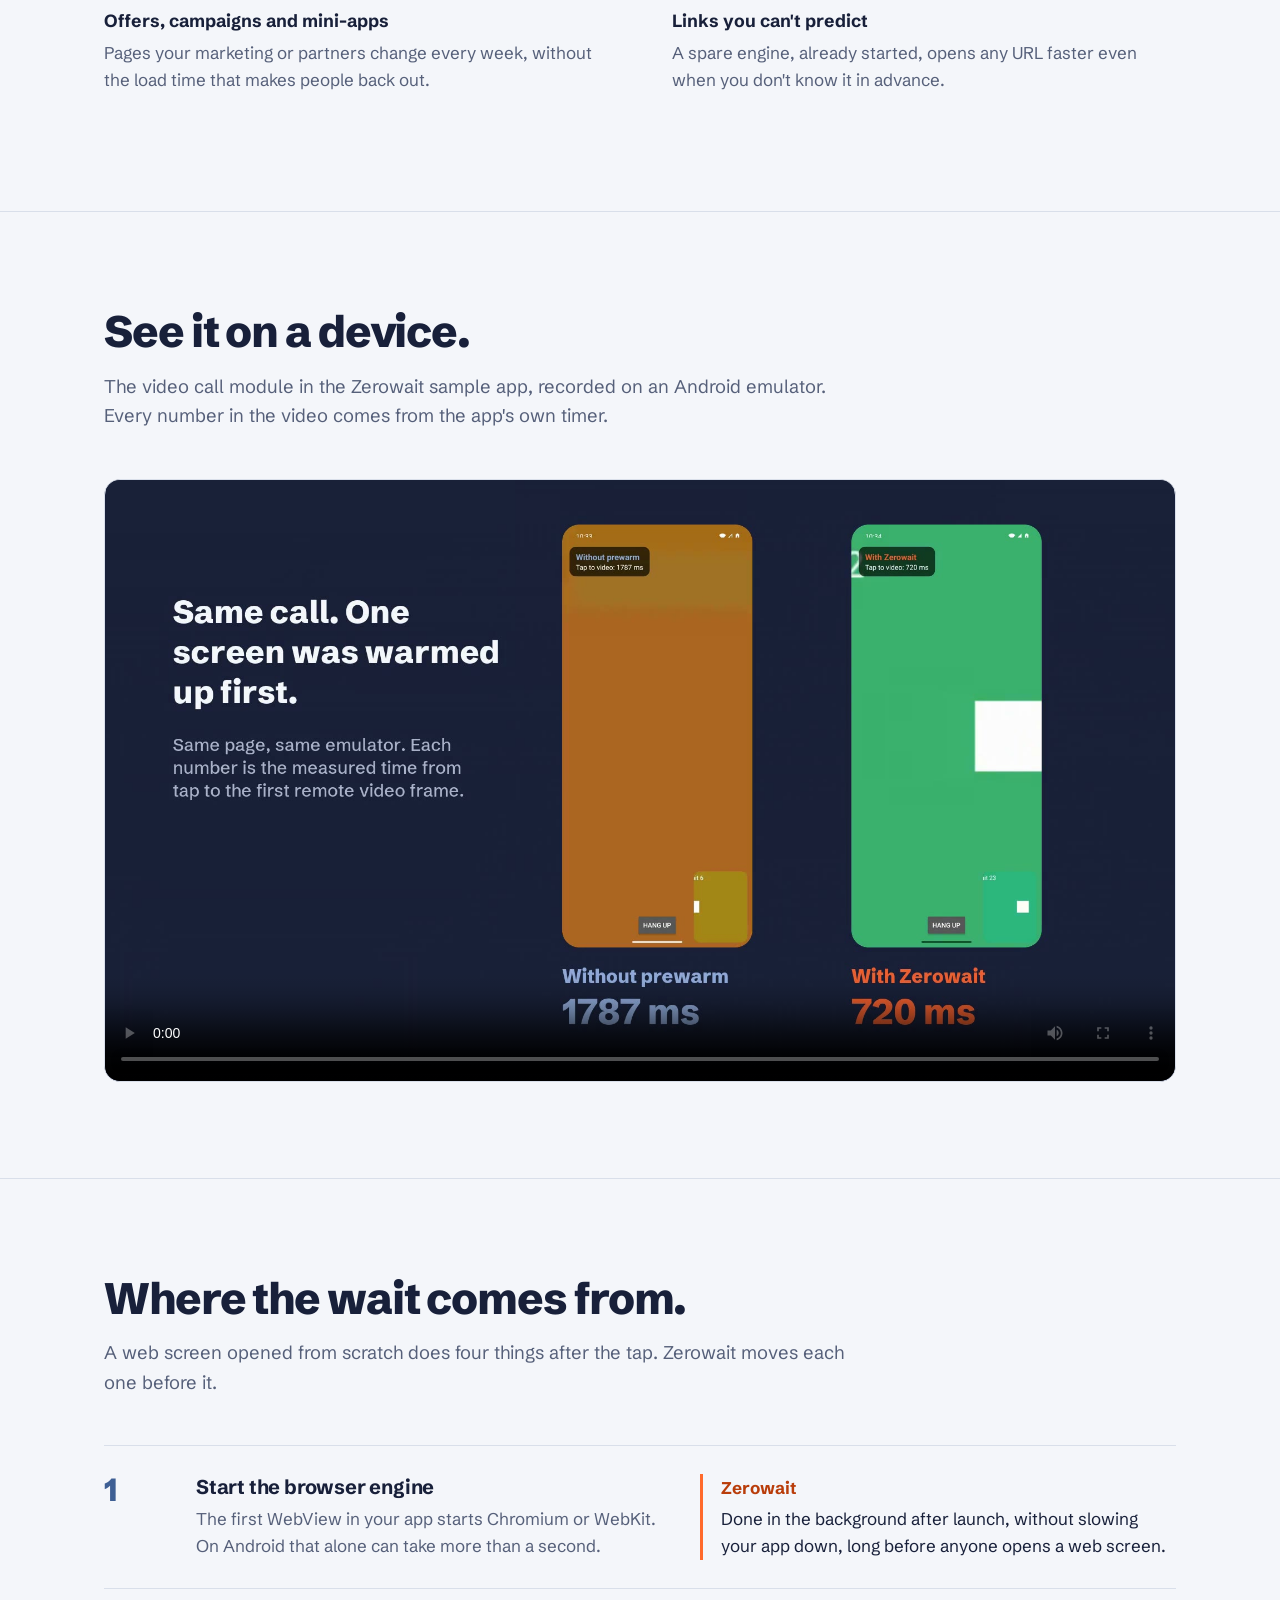
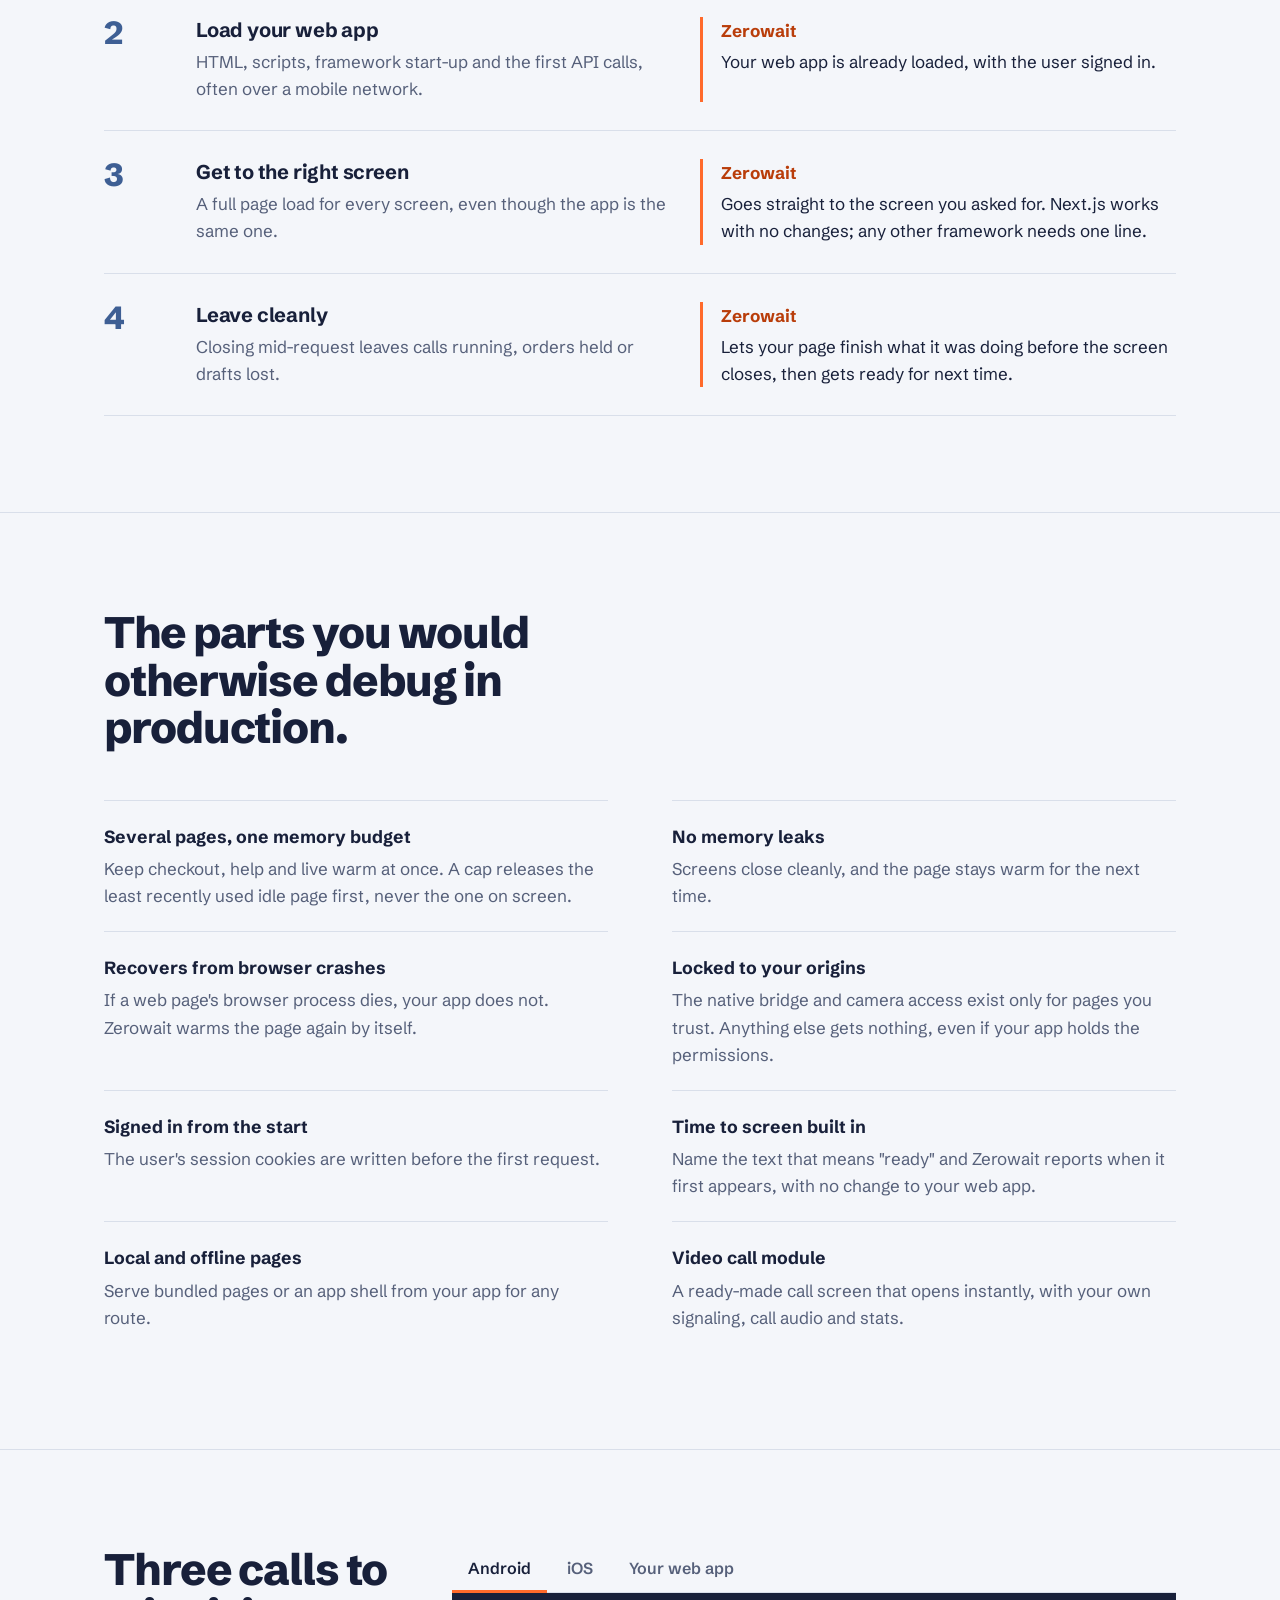
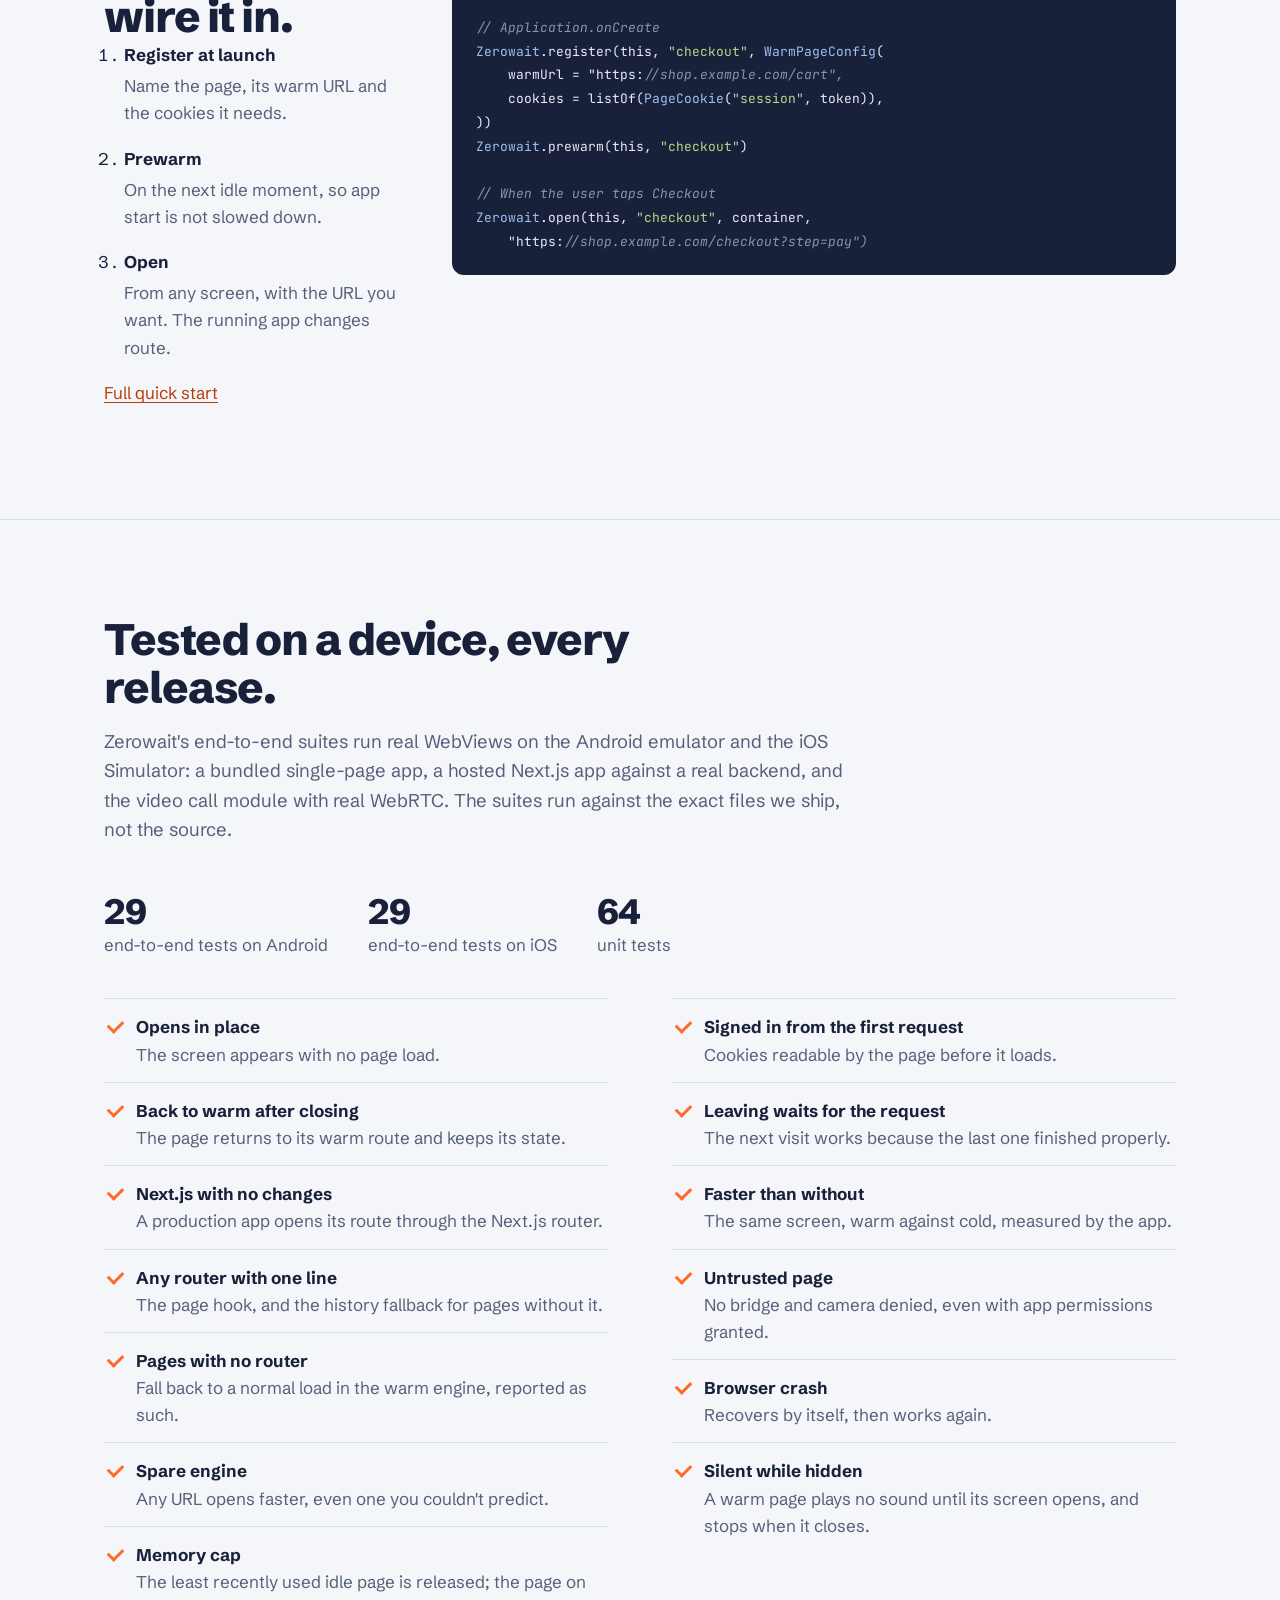
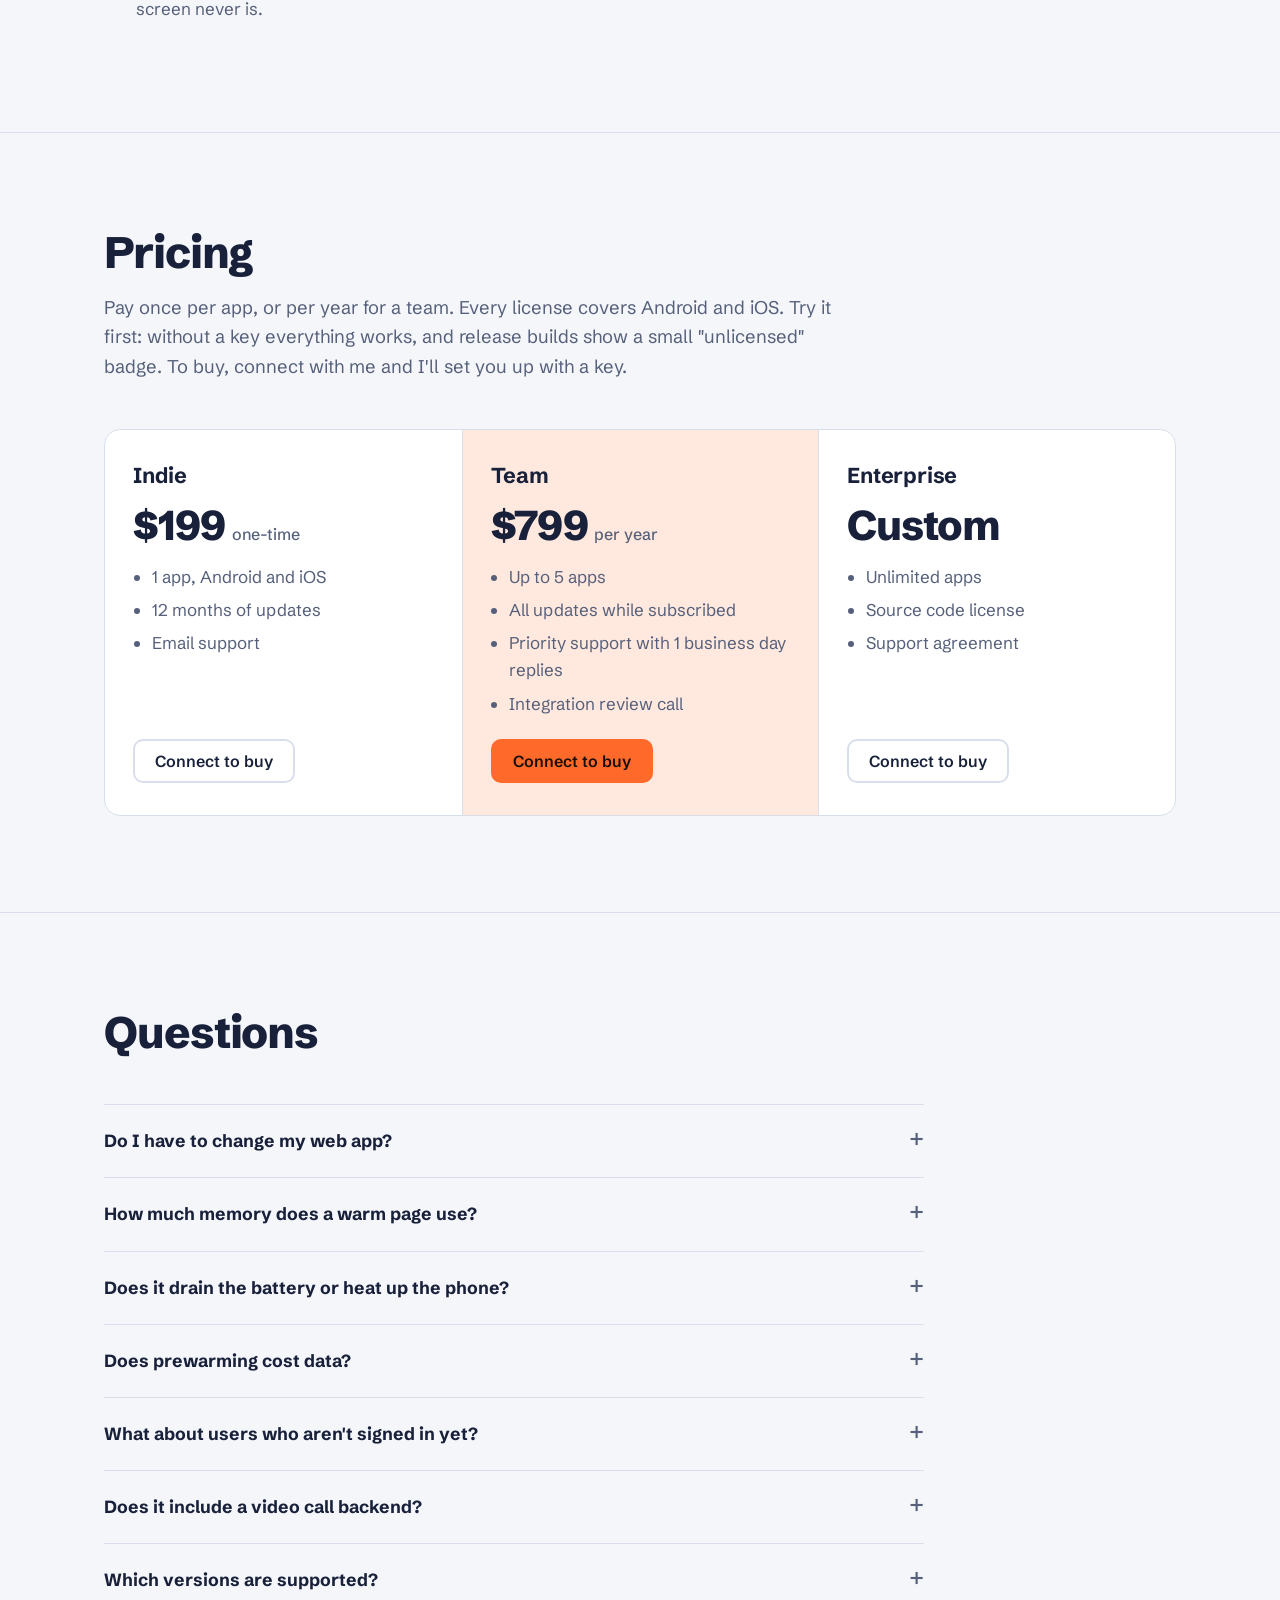
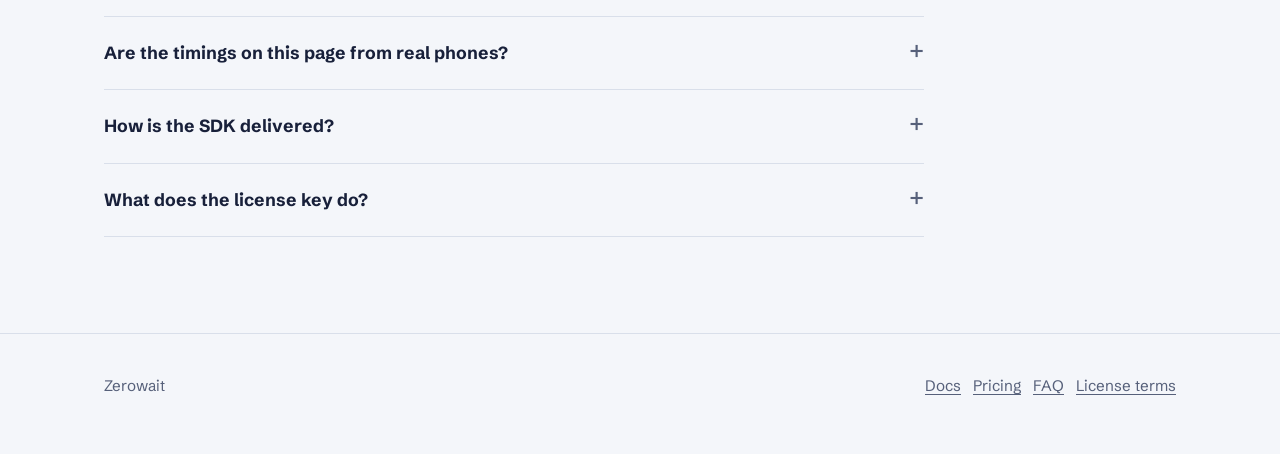
==== commit 6d8c7901: "Zerowait 0.3.2" ====
--- a/index.html
+++ b/index.html
@@ -262,7 +262,8 @@
       <div class="section-intro"><h2>Questions</h2></div>
       <div class="faq">
         <details><summary>Do I have to change my web app?</summary><p>Not for Next.js. For other frameworks, add one line so Zerowait can change route: <code>window.__zerowaitNavigate = (path) =&gt; router.push(path)</code>. Without it, screens still open faster because the browser engine is started and your app's files are cached, but each one loads as a page.</p></details>
-        <details><summary>How much memory does a warm page use?</summary><p>About as much as the same page open in a browser tab. Warm only the screens people are likely to open next, and set a cap: Zerowait releases the least recently used idle page first, and you can release idle pages when Android reports low memory.</p></details>
+        <details><summary>How much memory does a warm page use?</summary><p>About as much as the same page open in a browser tab. Our sample app with three warm pages uses about 135 MB in total, with CPU under 2% while idle. Warm only the screens people are likely to open next; Zerowait caps how many stay warm and releases idle pages by itself when memory runs low. See <a href="docs/#memory">memory and battery</a>.</p></details>
+        <details><summary>Does it drain the battery or heat up the phone?</summary><p>No. A warm page that isn't on screen isn't drawn, its animations are paused and it plays no sound, so it uses almost no CPU while it waits.</p></details>
         <details><summary>Does prewarming cost data?</summary><p>A hosted page downloads its files once in the background, as it would on first open. Bundled pages use no network. Nothing else runs until the user opens the screen.</p></details>
         <details><summary>What about users who aren't signed in yet?</summary><p>Register the page after login, or call <code>setCookies</code> with the new session and prewarm then.</p></details>
         <details><summary>Does it include a video call backend?</summary><p>No. The video call module relays signaling through a channel you provide, so it works with whatever you already run.</p></details>
